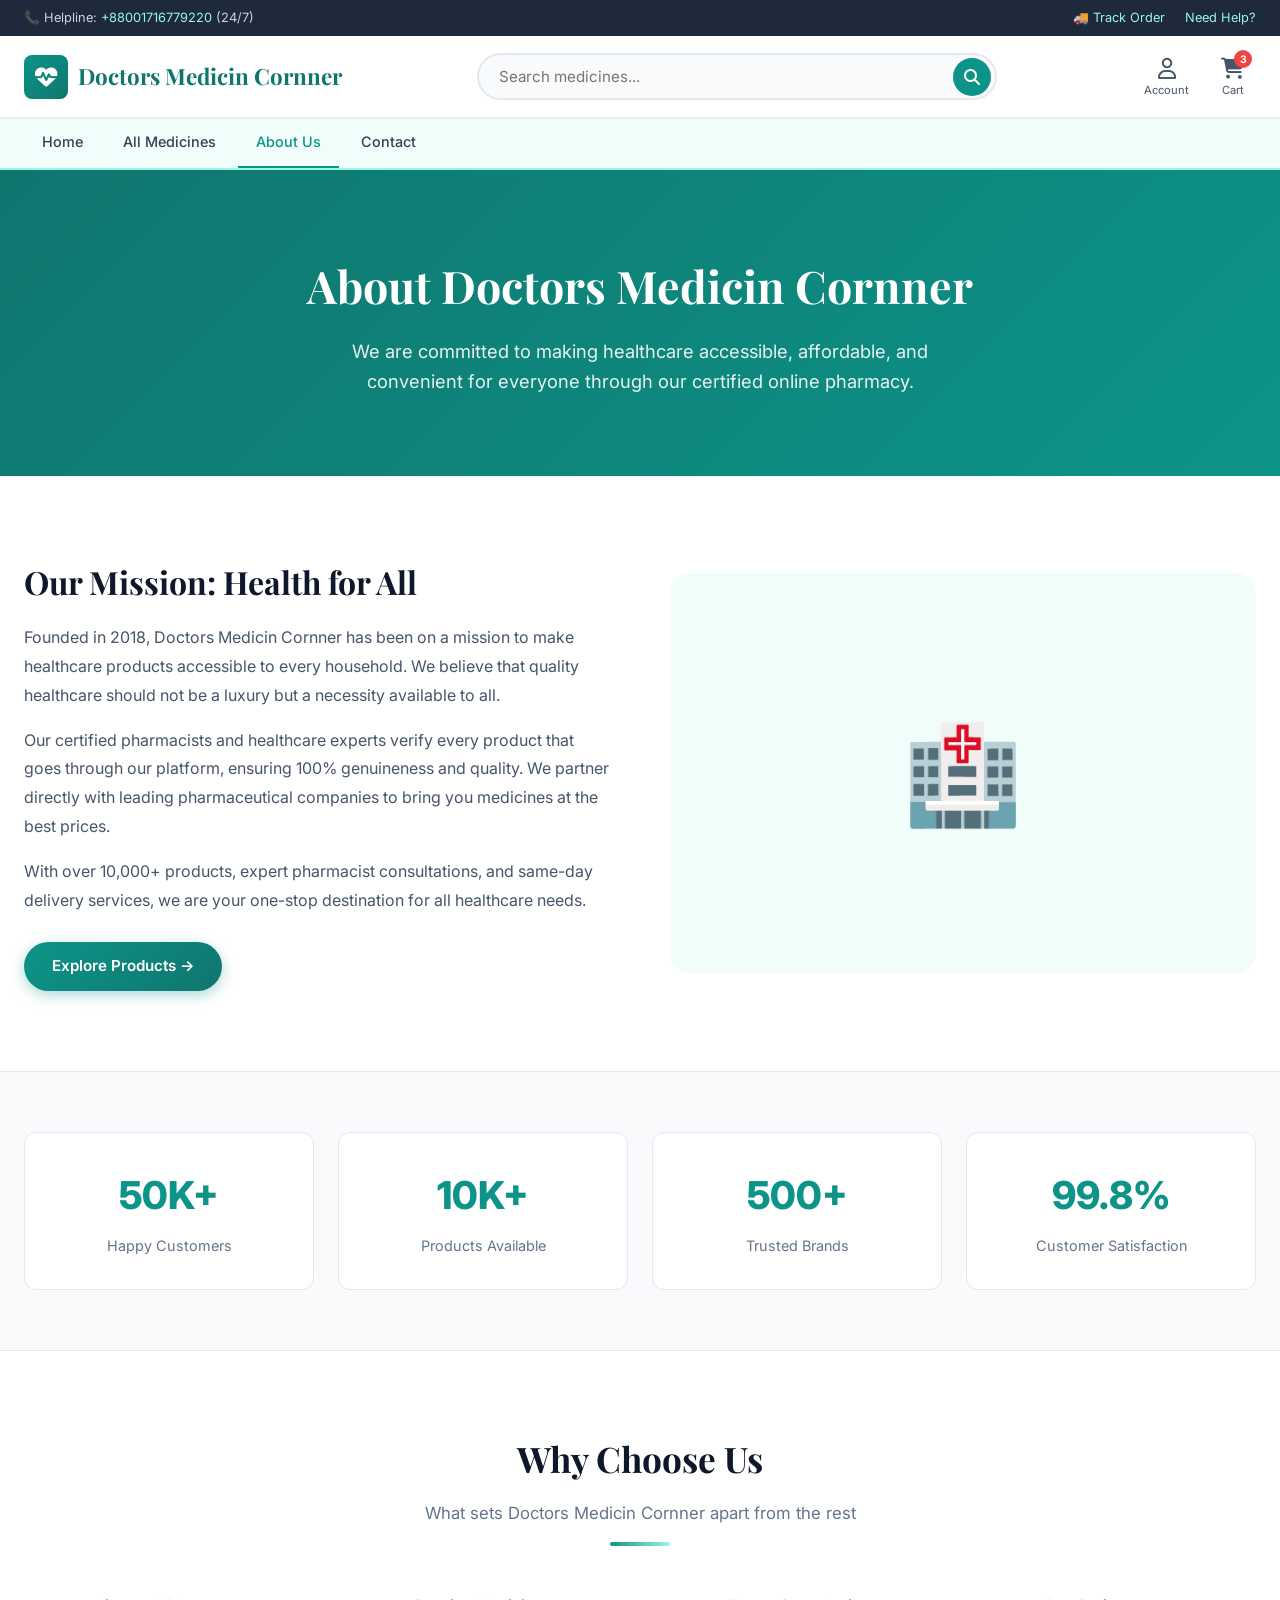
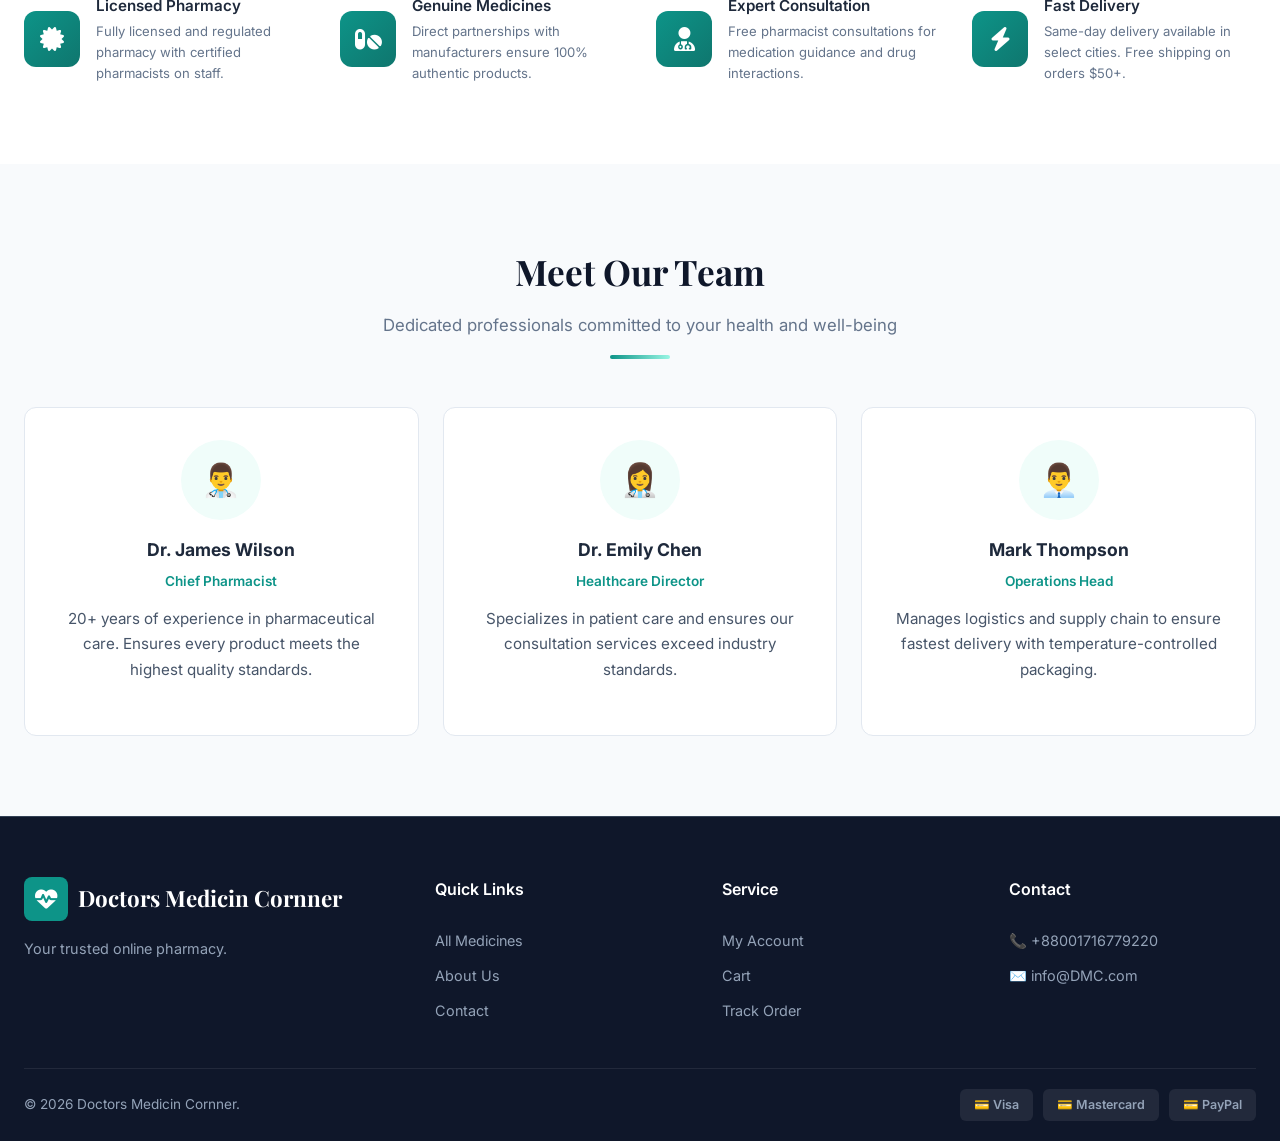
==== about.html @ 968b62c6 "Rename brand from Conner to Cornner across all pages" ====
<!DOCTYPE html>
<html lang="en">
<head>
  <meta charset="UTF-8">
  <meta name="viewport" content="width=device-width, initial-scale=1.0">
  <title>About Us - Doctors Medicin Cornner</title>
  <meta name="description" content="Learn about Doctors Medicin Cornner - your trusted online pharmacy with certified pharmacists and genuine medicines.">
  <link rel="stylesheet" href="style.css">
  <link rel="stylesheet" href="https://cdnjs.cloudflare.com/ajax/libs/font-awesome/6.5.1/css/all.min.css">
</head>
<body>
  <div class="top-bar"><div class="container"><span>📞 Helpline: <a href="tel:+88001716779220">+88001716779220</a> (24/7)</span><div style="display:flex;gap:20px;align-items:center;"><a href="#">🚚 Track Order</a><a href="contact.html">Need Help?</a></div></div></div>
  <nav class="navbar"><div class="container">
    <a href="index.html" class="logo"><div class="logo-icon"><i class="fas fa-heartbeat"></i></div>Doctors Medicin Cornner</a>
    <div class="search-bar"><input type="text" placeholder="Search medicines..." id="searchInput"><button><i class="fas fa-search"></i></button></div>
    <div class="nav-actions">
      <button class="nav-btn"><span class="icon"><i class="far fa-user"></i></span>Account</button>
      <button class="nav-btn" onclick="window.location.href='cart.html'"><span class="icon"><i class="fas fa-shopping-cart"></i></span><span class="cart-count" id="cartCount">3</span>Cart</button>
      <button class="mobile-toggle" id="mobileToggle"><i class="fas fa-bars"></i></button>
    </div>
  </div></nav>
  <div class="nav-menu" id="navMenu"><div class="container">
    <a href="index.html">Home</a><a href="shop.html">All Medicines</a><a href="about.html" class="active">About Us</a><a href="contact.html">Contact</a>
  </div></div>

  <!-- About Hero -->
  <div class="about-hero">
    <div class="container">
      <h1>About Doctors Medicin Cornner</h1>
      <p>We are committed to making healthcare accessible, affordable, and convenient for everyone through our certified online pharmacy.</p>
    </div>
  </div>

  <!-- About Content -->
  <div class="container">
    <div class="about-content">
      <div class="about-text">
        <h2>Our Mission: Health for All</h2>
        <p>Founded in 2018, Doctors Medicin Cornner has been on a mission to make healthcare products accessible to every household. We believe that quality healthcare should not be a luxury but a necessity available to all.</p>
        <p>Our certified pharmacists and healthcare experts verify every product that goes through our platform, ensuring 100% genuineness and quality. We partner directly with leading pharmaceutical companies to bring you medicines at the best prices.</p>
        <p>With over 10,000+ products, expert pharmacist consultations, and same-day delivery services, we are your one-stop destination for all healthcare needs.</p>
        <a href="shop.html" class="btn btn-primary" style="margin-top:12px;">Explore Products →</a>
      </div>
      <div class="about-visual">🏥</div>
    </div>
  </div>

  <!-- Stats -->
  <div style="background:var(--gray-50);border-top:1px solid var(--gray-200);border-bottom:1px solid var(--gray-200);">
    <div class="container">
      <div class="stats-grid">
        <div class="stat-card"><div class="number">50K+</div><p>Happy Customers</p></div>
        <div class="stat-card"><div class="number">10K+</div><p>Products Available</p></div>
        <div class="stat-card"><div class="number">500+</div><p>Trusted Brands</p></div>
        <div class="stat-card"><div class="number">99.8%</div><p>Customer Satisfaction</p></div>
      </div>
    </div>
  </div>

  <!-- Why Choose Us -->
  <section class="section">
    <div class="container">
      <div class="section-header">
        <h2>Why Choose Us</h2>
        <p>What sets Doctors Medicin Cornner apart from the rest</p>
        <div class="line"></div>
      </div>
      <div class="features-grid">
        <div class="feature-item"><div class="feature-icon"><i class="fas fa-certificate"></i></div><div><h4>Licensed Pharmacy</h4><p>Fully licensed and regulated pharmacy with certified pharmacists on staff.</p></div></div>
        <div class="feature-item"><div class="feature-icon"><i class="fas fa-pills"></i></div><div><h4>Genuine Medicines</h4><p>Direct partnerships with manufacturers ensure 100% authentic products.</p></div></div>
        <div class="feature-item"><div class="feature-icon"><i class="fas fa-user-doctor"></i></div><div><h4>Expert Consultation</h4><p>Free pharmacist consultations for medication guidance and drug interactions.</p></div></div>
        <div class="feature-item"><div class="feature-icon"><i class="fas fa-bolt"></i></div><div><h4>Fast Delivery</h4><p>Same-day delivery available in select cities. Free shipping on orders $50+.</p></div></div>
      </div>
    </div>
  </section>

  <!-- Team Section -->
  <section class="section" style="background:var(--gray-50);">
    <div class="container">
      <div class="section-header">
        <h2>Meet Our Team</h2>
        <p>Dedicated professionals committed to your health and well-being</p>
        <div class="line"></div>
      </div>
      <div class="testimonials-grid">
        <div class="testimonial-card" style="text-align:center;">
          <div class="testimonial-avatar" style="width:80px;height:80px;font-size:2rem;margin:0 auto 16px;">👨‍⚕️</div>
          <h4 style="font-size:1.1rem;color:var(--gray-800);margin-bottom:4px;">Dr. James Wilson</h4>
          <span style="color:var(--primary);font-size:0.85rem;font-weight:600;">Chief Pharmacist</span>
          <p style="margin-top:12px;font-style:normal;">20+ years of experience in pharmaceutical care. Ensures every product meets the highest quality standards.</p>
        </div>
        <div class="testimonial-card" style="text-align:center;">
          <div class="testimonial-avatar" style="width:80px;height:80px;font-size:2rem;margin:0 auto 16px;">👩‍⚕️</div>
          <h4 style="font-size:1.1rem;color:var(--gray-800);margin-bottom:4px;">Dr. Emily Chen</h4>
          <span style="color:var(--primary);font-size:0.85rem;font-weight:600;">Healthcare Director</span>
          <p style="margin-top:12px;font-style:normal;">Specializes in patient care and ensures our consultation services exceed industry standards.</p>
        </div>
        <div class="testimonial-card" style="text-align:center;">
          <div class="testimonial-avatar" style="width:80px;height:80px;font-size:2rem;margin:0 auto 16px;">👨‍💼</div>
          <h4 style="font-size:1.1rem;color:var(--gray-800);margin-bottom:4px;">Mark Thompson</h4>
          <span style="color:var(--primary);font-size:0.85rem;font-weight:600;">Operations Head</span>
          <p style="margin-top:12px;font-style:normal;">Manages logistics and supply chain to ensure fastest delivery with temperature-controlled packaging.</p>
        </div>
      </div>
    </div>
  </section>

  <footer class="footer">
    <div class="container">
      <div class="footer-main">
        <div class="footer-brand"><a href="index.html" class="logo"><div class="logo-icon"><i class="fas fa-heartbeat"></i></div>Doctors Medicin Cornner</a><p>Your trusted online pharmacy.</p></div>
        <div class="footer-col"><h4>Quick Links</h4><a href="shop.html">All Medicines</a><a href="about.html">About Us</a><a href="contact.html">Contact</a></div>
        <div class="footer-col"><h4>Service</h4><a href="#">My Account</a><a href="cart.html">Cart</a><a href="#">Track Order</a></div>
        <div class="footer-col"><h4>Contact</h4><a href="tel:+88001716779220">📞 +88001716779220</a><a href="mailto:info@DMC.com">✉️ info@DMC.com</a></div>
      </div>
      <div class="footer-bottom"><span>© 2026 Doctors Medicin Cornner.</span><div class="payment-methods"><span>💳 Visa</span><span>💳 Mastercard</span><span>💳 PayPal</span></div></div>
    </div>
  </footer>
  <script src="script.js"></script>
</body>
</html>
---- style.css ----
@import url('https://fonts.googleapis.com/css2?family=Inter:wght@300;400;500;600;700;800&family=Playfair+Display:wght@600;700&display=swap');

:root {
  --primary: #0d9488;
  --primary-dark: #0f766e;
  --primary-light: #99f6e4;
  --primary-bg: #f0fdfa;
  --secondary: #1e293b;
  --accent: #f59e0b;
  --accent-light: #fef3c7;
  --success: #22c55e;
  --danger: #ef4444;
  --white: #ffffff;
  --gray-50: #f8fafc;
  --gray-100: #f1f5f9;
  --gray-200: #e2e8f0;
  --gray-300: #cbd5e1;
  --gray-400: #94a3b8;
  --gray-500: #64748b;
  --gray-600: #475569;
  --gray-700: #334155;
  --gray-800: #1e293b;
  --gray-900: #0f172a;
  --shadow-sm: 0 1px 2px rgba(0,0,0,0.05);
  --shadow: 0 4px 6px -1px rgba(0,0,0,0.07), 0 2px 4px -2px rgba(0,0,0,0.05);
  --shadow-md: 0 10px 15px -3px rgba(0,0,0,0.08), 0 4px 6px -4px rgba(0,0,0,0.05);
  --shadow-lg: 0 20px 40px -8px rgba(0,0,0,0.12);
  --radius: 12px;
  --radius-sm: 8px;
  --radius-lg: 20px;
  --transition: all 0.3s cubic-bezier(0.4, 0, 0.2, 1);
}

*, *::before, *::after { margin: 0; padding: 0; box-sizing: border-box; }

html { scroll-behavior: smooth; }

body {
  font-family: 'Inter', sans-serif;
  color: var(--gray-800);
  background: var(--white);
  line-height: 1.6;
  overflow-x: hidden;
}

a { text-decoration: none; color: inherit; transition: var(--transition); }
ul { list-style: none; }
img { max-width: 100%; display: block; }
button { cursor: pointer; border: none; outline: none; font-family: inherit; transition: var(--transition); }
input, select, textarea { font-family: inherit; outline: none; border: none; }

.container { max-width: 1280px; margin: 0 auto; padding: 0 24px; }

/* ===== HEADER / NAVBAR ===== */
.top-bar {
  background: var(--secondary);
  color: var(--gray-300);
  font-size: 0.8rem;
  padding: 8px 0;
}
.top-bar .container {
  display: flex;
  justify-content: space-between;
  align-items: center;
  flex-wrap: wrap;
  gap: 8px;
}
.top-bar a { color: var(--primary-light); }
.top-bar a:hover { color: var(--white); }

.navbar {
  background: var(--white);
  border-bottom: 1px solid var(--gray-200);
  position: sticky;
  top: 0;
  z-index: 1000;
  box-shadow: var(--shadow-sm);
}
.navbar .container {
  display: flex;
  align-items: center;
  justify-content: space-between;
  padding-top: 12px;
  padding-bottom: 12px;
  gap: 20px;
}
.logo {
  display: flex;
  align-items: center;
  gap: 10px;
  font-family: 'Playfair Display', serif;
  font-size: 1.4rem;
  font-weight: 700;
  color: var(--primary-dark);
  white-space: nowrap;
}
.logo-icon {
  width: 44px;
  height: 44px;
  background: linear-gradient(135deg, var(--primary), var(--primary-dark));
  border-radius: var(--radius-sm);
  display: flex;
  align-items: center;
  justify-content: center;
  color: var(--white);
  font-size: 1.4rem;
}

.search-bar {
  flex: 1;
  max-width: 520px;
  position: relative;
}
.search-bar input {
  width: 100%;
  padding: 12px 48px 12px 20px;
  border: 2px solid var(--gray-200);
  border-radius: 50px;
  font-size: 0.95rem;
  background: var(--gray-50);
  transition: var(--transition);
}
.search-bar input:focus {
  border-color: var(--primary);
  background: var(--white);
  box-shadow: 0 0 0 4px rgba(13,148,136,0.1);
}
.search-bar button {
  position: absolute;
  right: 6px;
  top: 50%;
  transform: translateY(-50%);
  background: var(--primary);
  color: var(--white);
  width: 38px;
  height: 38px;
  border-radius: 50%;
  font-size: 1rem;
  display: flex;
  align-items: center;
  justify-content: center;
}
.search-bar button:hover { background: var(--primary-dark); }

.nav-actions {
  display: flex;
  align-items: center;
  gap: 8px;
}
.nav-btn {
  display: flex;
  flex-direction: column;
  align-items: center;
  gap: 2px;
  padding: 8px 12px;
  border-radius: var(--radius-sm);
  font-size: 0.7rem;
  color: var(--gray-600);
  background: transparent;
  position: relative;
}
.nav-btn:hover { background: var(--primary-bg); color: var(--primary); }
.nav-btn .icon { font-size: 1.3rem; }
.cart-count {
  position: absolute;
  top: 2px;
  right: 4px;
  background: var(--danger);
  color: var(--white);
  font-size: 0.65rem;
  font-weight: 700;
  width: 18px;
  height: 18px;
  border-radius: 50%;
  display: flex;
  align-items: center;
  justify-content: center;
}

.nav-menu {
  background: var(--primary-bg);
  border-bottom: 2px solid var(--primary-light);
}
.nav-menu .container {
  display: flex;
  align-items: center;
  gap: 4px;
  overflow-x: auto;
  padding-top: 0;
  padding-bottom: 0;
}
.nav-menu a {
  padding: 12px 18px;
  font-size: 0.9rem;
  font-weight: 500;
  color: var(--gray-700);
  white-space: nowrap;
  border-bottom: 2px solid transparent;
  transition: var(--transition);
}
.nav-menu a:hover, .nav-menu a.active {
  color: var(--primary);
  border-bottom-color: var(--primary);
}

/* ===== BUTTONS ===== */
.btn {
  display: inline-flex;
  align-items: center;
  justify-content: center;
  gap: 8px;
  padding: 12px 28px;
  border-radius: 50px;
  font-weight: 600;
  font-size: 0.95rem;
  transition: var(--transition);
}
.btn-primary {
  background: linear-gradient(135deg, var(--primary), var(--primary-dark));
  color: var(--white);
  box-shadow: 0 4px 14px rgba(13,148,136,0.35);
}
.btn-primary:hover {
  transform: translateY(-2px);
  box-shadow: 0 6px 20px rgba(13,148,136,0.45);
}
.btn-outline {
  background: transparent;
  color: var(--primary);
  border: 2px solid var(--primary);
}
.btn-outline:hover {
  background: var(--primary);
  color: var(--white);
}
.btn-white {
  background: var(--white);
  color: var(--primary);
  box-shadow: var(--shadow-md);
}
.btn-white:hover { transform: translateY(-2px); box-shadow: var(--shadow-lg); }
.btn-sm { padding: 8px 20px; font-size: 0.85rem; }
.btn-lg { padding: 16px 36px; font-size: 1.05rem; }

/* ===== HERO ===== */
.hero {
  background: linear-gradient(135deg, #0f766e 0%, #0d9488 40%, #14b8a6 100%);
  padding: 80px 0;
  position: relative;
  overflow: hidden;
  color: var(--white);
}
.hero::before {
  content: '';
  position: absolute;
  top: -50%;
  right: -20%;
  width: 600px;
  height: 600px;
  background: radial-gradient(circle, rgba(255,255,255,0.08) 0%, transparent 70%);
  border-radius: 50%;
}
.hero::after {
  content: '';
  position: absolute;
  bottom: -30%;
  left: -10%;
  width: 400px;
  height: 400px;
  background: radial-gradient(circle, rgba(255,255,255,0.05) 0%, transparent 70%);
  border-radius: 50%;
}
.hero .container {
  display: flex;
  align-items: center;
  gap: 60px;
  position: relative;
  z-index: 1;
}
.hero-content { flex: 1; }
.hero-badge {
  display: inline-flex;
  align-items: center;
  gap: 8px;
  background: rgba(255,255,255,0.15);
  backdrop-filter: blur(10px);
  padding: 8px 20px;
  border-radius: 50px;
  font-size: 0.85rem;
  font-weight: 500;
  margin-bottom: 24px;
  border: 1px solid rgba(255,255,255,0.2);
}
.hero h1 {
  font-family: 'Playfair Display', serif;
  font-size: 3.2rem;
  font-weight: 700;
  line-height: 1.15;
  margin-bottom: 20px;
}
.hero p {
  font-size: 1.15rem;
  opacity: 0.9;
  margin-bottom: 32px;
  max-width: 500px;
  line-height: 1.7;
}
.hero-buttons { display: flex; gap: 16px; flex-wrap: wrap; }
.hero-image {
  flex: 0 0 420px;
  display: flex;
  align-items: center;
  justify-content: center;
}
.hero-image img {
  width: 100%;
  border-radius: var(--radius-lg);
  box-shadow: var(--shadow-lg);
}
.hero-visual {
  width: 380px;
  height: 380px;
  background: rgba(255,255,255,0.1);
  backdrop-filter: blur(20px);
  border-radius: 50%;
  display: flex;
  align-items: center;
  justify-content: center;
  font-size: 8rem;
  border: 2px solid rgba(255,255,255,0.15);
  animation: float 6s ease-in-out infinite;
}
@keyframes float {
  0%, 100% { transform: translateY(0); }
  50% { transform: translateY(-20px); }
}

/* ===== SECTIONS ===== */
.section {
  padding: 80px 0;
}
.section-header {
  text-align: center;
  margin-bottom: 48px;
}
.section-header h2 {
  font-family: 'Playfair Display', serif;
  font-size: 2.2rem;
  color: var(--gray-900);
  margin-bottom: 12px;
}
.section-header p {
  color: var(--gray-500);
  font-size: 1.05rem;
  max-width: 600px;
  margin: 0 auto;
}
.section-header .line {
  width: 60px;
  height: 4px;
  background: linear-gradient(90deg, var(--primary), var(--primary-light));
  border-radius: 2px;
  margin: 16px auto 0;
}

/* ===== CATEGORY CARDS ===== */
.categories-grid {
  display: grid;
  grid-template-columns: repeat(auto-fit, minmax(180px, 1fr));
  gap: 20px;
}
.category-card {
  background: var(--white);
  border: 1px solid var(--gray-200);
  border-radius: var(--radius);
  padding: 32px 20px;
  text-align: center;
  transition: var(--transition);
  cursor: pointer;
}
.category-card:hover {
  transform: translateY(-6px);
  box-shadow: var(--shadow-lg);
  border-color: var(--primary-light);
}
.category-icon {
  width: 70px;
  height: 70px;
  margin: 0 auto 16px;
  background: var(--primary-bg);
  border-radius: var(--radius);
  display: flex;
  align-items: center;
  justify-content: center;
  font-size: 2rem;
  transition: var(--transition);
}
.category-card:hover .category-icon {
  background: linear-gradient(135deg, var(--primary), var(--primary-dark));
  color: var(--white);
  transform: scale(1.1);
}
.category-card h3 {
  font-size: 1rem;
  font-weight: 600;
  color: var(--gray-800);
  margin-bottom: 4px;
}
.category-card span {
  font-size: 0.82rem;
  color: var(--gray-400);
}

/* ===== PRODUCT CARDS ===== */
.products-grid {
  display: grid;
  grid-template-columns: repeat(auto-fill, minmax(260px, 1fr));
  gap: 24px;
}
.product-card {
  background: var(--white);
  border: 1px solid var(--gray-200);
  border-radius: var(--radius);
  overflow: hidden;
  transition: var(--transition);
  position: relative;
}
.product-card:hover {
  transform: translateY(-4px);
  box-shadow: var(--shadow-lg);
}
.product-badge {
  position: absolute;
  top: 12px;
  left: 12px;
  background: var(--danger);
  color: var(--white);
  padding: 4px 12px;
  border-radius: 50px;
  font-size: 0.75rem;
  font-weight: 700;
  z-index: 2;
}
.product-badge.new { background: var(--success); }
.product-badge.hot { background: var(--accent); color: var(--gray-900); }
.product-img {
  height: 220px;
  background: var(--gray-50);
  display: flex;
  align-items: center;
  justify-content: center;
  font-size: 4rem;
  color: var(--gray-300);
  position: relative;
  overflow: hidden;
}
.product-img img { width: 100%; height: 100%; object-fit: cover; }
.product-actions {
  position: absolute;
  bottom: -50px;
  left: 0;
  right: 0;
  display: flex;
  justify-content: center;
  gap: 8px;
  padding: 12px;
  background: linear-gradient(transparent, rgba(0,0,0,0.4));
  transition: var(--transition);
}
.product-card:hover .product-actions { bottom: 0; }
.product-action-btn {
  width: 40px;
  height: 40px;
  background: var(--white);
  border-radius: 50%;
  display: flex;
  align-items: center;
  justify-content: center;
  font-size: 1rem;
  color: var(--gray-700);
  box-shadow: var(--shadow);
}
.product-action-btn:hover {
  background: var(--primary);
  color: var(--white);
}
.product-info {
  padding: 20px;
}
.product-category {
  font-size: 0.78rem;
  color: var(--primary);
  font-weight: 600;
  text-transform: uppercase;
  letter-spacing: 0.5px;
  margin-bottom: 6px;
}
.product-info h3 {
  font-size: 1rem;
  font-weight: 600;
  margin-bottom: 8px;
  color: var(--gray-800);
  line-height: 1.4;
}
.product-price {
  display: flex;
  align-items: center;
  gap: 8px;
  margin-bottom: 12px;
}
.price-current {
  font-size: 1.2rem;
  font-weight: 700;
  color: var(--primary-dark);
}
.price-old {
  font-size: 0.9rem;
  color: var(--gray-400);
  text-decoration: line-through;
}
.product-rating {
  display: flex;
  align-items: center;
  gap: 4px;
  font-size: 0.85rem;
  color: var(--accent);
}
.product-rating span { color: var(--gray-400); font-size: 0.8rem; }
.add-to-cart-btn {
  width: 100%;
  padding: 10px;
  background: var(--primary-bg);
  color: var(--primary);
  border-radius: var(--radius-sm);
  font-weight: 600;
  font-size: 0.9rem;
  margin-top: 12px;
  display: flex;
  align-items: center;
  justify-content: center;
  gap: 6px;
}
.add-to-cart-btn:hover {
  background: var(--primary);
  color: var(--white);
}

/* ===== FEATURES / TRUST BAR ===== */
.features-bar {
  background: var(--gray-50);
  border-top: 1px solid var(--gray-200);
  border-bottom: 1px solid var(--gray-200);
  padding: 40px 0;
}
.features-grid {
  display: grid;
  grid-template-columns: repeat(auto-fit, minmax(220px, 1fr));
  gap: 32px;
}
.feature-item {
  display: flex;
  align-items: center;
  gap: 16px;
}
.feature-icon {
  width: 56px;
  height: 56px;
  background: linear-gradient(135deg, var(--primary), var(--primary-dark));
  border-radius: var(--radius);
  display: flex;
  align-items: center;
  justify-content: center;
  font-size: 1.5rem;
  color: var(--white);
  flex-shrink: 0;
}
.feature-item h4 {
  font-size: 0.95rem;
  font-weight: 600;
  color: var(--gray-800);
  margin-bottom: 2px;
}
.feature-item p {
  font-size: 0.82rem;
  color: var(--gray-500);
}

/* ===== BANNER / CTA ===== */
.promo-banner {
  background: linear-gradient(135deg, var(--primary-dark) 0%, var(--primary) 50%, #14b8a6 100%);
  padding: 60px 0;
  color: var(--white);
  text-align: center;
  position: relative;
  overflow: hidden;
}
.promo-banner::before {
  content: '';
  position: absolute;
  width: 300px;
  height: 300px;
  background: rgba(255,255,255,0.05);
  border-radius: 50%;
  top: -100px;
  right: -50px;
}
.promo-banner h2 {
  font-family: 'Playfair Display', serif;
  font-size: 2.4rem;
  margin-bottom: 16px;
}
.promo-banner p {
  font-size: 1.1rem;
  opacity: 0.9;
  margin-bottom: 28px;
  max-width: 500px;
  margin-left: auto;
  margin-right: auto;
}

/* ===== TESTIMONIALS ===== */
.testimonials-grid {
  display: grid;
  grid-template-columns: repeat(auto-fit, minmax(320px, 1fr));
  gap: 24px;
}
.testimonial-card {
  background: var(--white);
  border: 1px solid var(--gray-200);
  border-radius: var(--radius);
  padding: 32px;
  transition: var(--transition);
}
.testimonial-card:hover {
  box-shadow: var(--shadow-md);
  border-color: var(--primary-light);
}
.testimonial-stars {
  color: var(--accent);
  font-size: 1rem;
  margin-bottom: 16px;
}
.testimonial-card p {
  font-size: 0.95rem;
  line-height: 1.7;
  color: var(--gray-600);
  margin-bottom: 20px;
  font-style: italic;
}
.testimonial-author {
  display: flex;
  align-items: center;
  gap: 12px;
}
.testimonial-avatar {
  width: 48px;
  height: 48px;
  border-radius: 50%;
  background: var(--primary-bg);
  display: flex;
  align-items: center;
  justify-content: center;
  font-size: 1.2rem;
  color: var(--primary);
  font-weight: 700;
}
.testimonial-author h4 { font-size: 0.95rem; color: var(--gray-800); }
.testimonial-author span { font-size: 0.82rem; color: var(--gray-400); }

/* ===== NEWSLETTER ===== */
.newsletter {
  background: var(--gray-900);
  padding: 60px 0;
  color: var(--white);
  text-align: center;
}
.newsletter h2 {
  font-family: 'Playfair Display', serif;
  font-size: 2rem;
  margin-bottom: 12px;
}
.newsletter p {
  color: var(--gray-400);
  margin-bottom: 28px;
  max-width: 500px;
  margin-left: auto;
  margin-right: auto;
}
.newsletter-form {
  display: flex;
  max-width: 480px;
  margin: 0 auto;
  gap: 12px;
}
.newsletter-form input {
  flex: 1;
  padding: 14px 20px;
  border-radius: 50px;
  background: rgba(255,255,255,0.1);
  color: var(--white);
  border: 1px solid rgba(255,255,255,0.15);
  font-size: 0.95rem;
}
.newsletter-form input::placeholder { color: var(--gray-500); }
.newsletter-form input:focus {
  border-color: var(--primary);
  background: rgba(255,255,255,0.15);
}

/* ===== FOOTER ===== */
.footer {
  background: var(--gray-900);
  color: var(--gray-400);
  border-top: 1px solid var(--gray-700);
}
.footer-main {
  padding: 60px 0 40px;
  display: grid;
  grid-template-columns: 1.5fr 1fr 1fr 1fr;
  gap: 40px;
}
.footer-brand .logo { color: var(--white); margin-bottom: 16px; }
.footer-brand .logo-icon { background: var(--primary); }
.footer-brand p {
  font-size: 0.9rem;
  line-height: 1.7;
  margin-bottom: 20px;
}
.footer-social {
  display: flex;
  gap: 10px;
}
.footer-social a {
  width: 40px;
  height: 40px;
  background: rgba(255,255,255,0.08);
  border-radius: 50%;
  display: flex;
  align-items: center;
  justify-content: center;
  color: var(--gray-400);
  font-size: 1rem;
  transition: var(--transition);
}
.footer-social a:hover {
  background: var(--primary);
  color: var(--white);
}
.footer-col h4 {
  color: var(--white);
  font-size: 1rem;
  font-weight: 600;
  margin-bottom: 20px;
}
.footer-col a {
  display: block;
  padding: 6px 0;
  font-size: 0.9rem;
  color: var(--gray-400);
}
.footer-col a:hover { color: var(--primary-light); padding-left: 4px; }
.footer-bottom {
  border-top: 1px solid rgba(255,255,255,0.08);
  padding: 20px 0;
  display: flex;
  justify-content: space-between;
  align-items: center;
  font-size: 0.85rem;
  flex-wrap: wrap;
  gap: 12px;
}
.payment-methods { display: flex; gap: 10px; align-items: center; }
.payment-methods span {
  background: rgba(255,255,255,0.08);
  padding: 6px 14px;
  border-radius: 6px;
  font-size: 0.78rem;
  font-weight: 600;
}

/* ===== SHOP PAGE ===== */
.page-header {
  background: linear-gradient(135deg, var(--primary-dark), var(--primary));
  padding: 48px 0;
  color: var(--white);
}
.breadcrumb {
  display: flex;
  gap: 8px;
  font-size: 0.85rem;
  opacity: 0.8;
  margin-bottom: 8px;
}
.breadcrumb a:hover { opacity: 1; }
.page-header h1 {
  font-family: 'Playfair Display', serif;
  font-size: 2.4rem;
}
.shop-layout {
  display: grid;
  grid-template-columns: 260px 1fr;
  gap: 32px;
  padding: 40px 0;
}
.filter-sidebar {
  display: flex;
  flex-direction: column;
  gap: 24px;
}
.filter-group {
  background: var(--white);
  border: 1px solid var(--gray-200);
  border-radius: var(--radius);
  padding: 20px;
}
.filter-group h4 {
  font-size: 0.95rem;
  margin-bottom: 14px;
  color: var(--gray-800);
}
.filter-group label {
  display: flex;
  align-items: center;
  gap: 10px;
  padding: 6px 0;
  font-size: 0.9rem;
  color: var(--gray-600);
  cursor: pointer;
}
.filter-group label:hover { color: var(--primary); }
.filter-group input[type="checkbox"] {
  accent-color: var(--primary);
  width: 16px;
  height: 16px;
}
.price-inputs {
  display: flex;
  gap: 10px;
  align-items: center;
}
.price-inputs input {
  width: 100%;
  padding: 8px 12px;
  border: 1px solid var(--gray-200);
  border-radius: var(--radius-sm);
  font-size: 0.85rem;
}
.sort-bar {
  display: flex;
  justify-content: space-between;
  align-items: center;
  margin-bottom: 24px;
  flex-wrap: wrap;
  gap: 12px;
}
.sort-bar select {
  padding: 10px 16px;
  border: 1px solid var(--gray-200);
  border-radius: var(--radius-sm);
  font-size: 0.9rem;
  color: var(--gray-700);
  background: var(--white);
}

/* ===== CART ===== */
.cart-layout {
  display: grid;
  grid-template-columns: 1fr 380px;
  gap: 32px;
  padding: 40px 0;
}
.cart-table {
  width: 100%;
  border-collapse: collapse;
}
.cart-table th {
  text-align: left;
  padding: 14px 16px;
  font-size: 0.85rem;
  color: var(--gray-500);
  text-transform: uppercase;
  letter-spacing: 0.5px;
  border-bottom: 2px solid var(--gray-200);
}
.cart-table td {
  padding: 20px 16px;
  border-bottom: 1px solid var(--gray-100);
  vertical-align: middle;
}
.cart-product {
  display: flex;
  align-items: center;
  gap: 16px;
}
.cart-product-img {
  width: 80px;
  height: 80px;
  background: var(--gray-100);
  border-radius: var(--radius-sm);
  display: flex;
  align-items: center;
  justify-content: center;
  font-size: 2rem;
  flex-shrink: 0;
}
.cart-product h4 { font-size: 0.95rem; color: var(--gray-800); }
.cart-product span { font-size: 0.82rem; color: var(--gray-400); }
.qty-control {
  display: flex;
  align-items: center;
  border: 1px solid var(--gray-200);
  border-radius: var(--radius-sm);
  overflow: hidden;
}
.qty-control button {
  width: 36px;
  height: 36px;
  background: var(--gray-50);
  color: var(--gray-600);
  font-size: 1rem;
  display: flex;
  align-items: center;
  justify-content: center;
}
.qty-control button:hover { background: var(--gray-200); }
.qty-control input {
  width: 48px;
  text-align: center;
  font-weight: 600;
  font-size: 0.9rem;
  border-left: 1px solid var(--gray-200);
  border-right: 1px solid var(--gray-200);
  padding: 6px;
}
.remove-btn {
  background: transparent;
  color: var(--gray-400);
  font-size: 1.2rem;
  padding: 8px;
}
.remove-btn:hover { color: var(--danger); }

.cart-summary {
  background: var(--gray-50);
  border: 1px solid var(--gray-200);
  border-radius: var(--radius);
  padding: 28px;
  height: fit-content;
  position: sticky;
  top: 100px;
}
.cart-summary h3 {
  font-size: 1.2rem;
  margin-bottom: 20px;
  color: var(--gray-900);
}
.summary-row {
  display: flex;
  justify-content: space-between;
  padding: 10px 0;
  font-size: 0.95rem;
  color: var(--gray-600);
}
.summary-row.total {
  border-top: 2px solid var(--gray-200);
  margin-top: 12px;
  padding-top: 16px;
  font-size: 1.15rem;
  font-weight: 700;
  color: var(--gray-900);
}
.cart-summary .btn { width: 100%; margin-top: 20px; }
.coupon-input {
  display: flex;
  gap: 8px;
  margin-top: 16px;
}
.coupon-input input {
  flex: 1;
  padding: 10px 14px;
  border: 1px solid var(--gray-200);
  border-radius: var(--radius-sm);
  font-size: 0.9rem;
}

/* ===== ABOUT PAGE ===== */
.about-hero {
  background: linear-gradient(135deg, var(--primary-dark), var(--primary));
  padding: 80px 0;
  color: var(--white);
  text-align: center;
}
.about-hero h1 {
  font-family: 'Playfair Display', serif;
  font-size: 2.8rem;
  margin-bottom: 16px;
}
.about-hero p {
  font-size: 1.15rem;
  opacity: 0.9;
  max-width: 600px;
  margin: 0 auto;
}
.about-content {
  display: grid;
  grid-template-columns: 1fr 1fr;
  gap: 60px;
  align-items: center;
  padding: 80px 0;
}
.about-text h2 {
  font-family: 'Playfair Display', serif;
  font-size: 2rem;
  margin-bottom: 16px;
  color: var(--gray-900);
}
.about-text p {
  color: var(--gray-600);
  margin-bottom: 16px;
  line-height: 1.8;
}
.about-visual {
  background: var(--primary-bg);
  border-radius: var(--radius-lg);
  height: 400px;
  display: flex;
  align-items: center;
  justify-content: center;
  font-size: 6rem;
}
.stats-grid {
  display: grid;
  grid-template-columns: repeat(4, 1fr);
  gap: 24px;
  padding: 60px 0;
}
.stat-card {
  text-align: center;
  padding: 32px 20px;
  background: var(--white);
  border: 1px solid var(--gray-200);
  border-radius: var(--radius);
}
.stat-card .number {
  font-size: 2.4rem;
  font-weight: 800;
  color: var(--primary);
  margin-bottom: 8px;
}
.stat-card p {
  color: var(--gray-500);
  font-size: 0.9rem;
}

/* ===== CONTACT PAGE ===== */
.contact-grid {
  display: grid;
  grid-template-columns: 1fr 1fr;
  gap: 48px;
  padding: 60px 0;
}
.contact-form {
  display: flex;
  flex-direction: column;
  gap: 20px;
}
.form-group label {
  display: block;
  font-size: 0.9rem;
  font-weight: 600;
  color: var(--gray-700);
  margin-bottom: 8px;
}
.form-group input, .form-group textarea, .form-group select {
  width: 100%;
  padding: 14px 18px;
  border: 2px solid var(--gray-200);
  border-radius: var(--radius-sm);
  font-size: 0.95rem;
  transition: var(--transition);
  background: var(--white);
}
.form-group input:focus, .form-group textarea:focus {
  border-color: var(--primary);
  box-shadow: 0 0 0 4px rgba(13,148,136,0.1);
}
.form-group textarea { resize: vertical; min-height: 140px; }
.contact-info-cards {
  display: flex;
  flex-direction: column;
  gap: 20px;
}
.contact-card {
  display: flex;
  align-items: flex-start;
  gap: 16px;
  padding: 24px;
  background: var(--gray-50);
  border-radius: var(--radius);
  border: 1px solid var(--gray-200);
}
.contact-card .icon {
  width: 48px;
  height: 48px;
  background: var(--primary-bg);
  border-radius: var(--radius-sm);
  display: flex;
  align-items: center;
  justify-content: center;
  font-size: 1.4rem;
  color: var(--primary);
  flex-shrink: 0;
}
.contact-card h4 { font-size: 1rem; color: var(--gray-800); margin-bottom: 4px; }
.contact-card p { font-size: 0.9rem; color: var(--gray-500); }

/* ===== MOBILE MENU ===== */
.mobile-toggle {
  display: none;
  background: transparent;
  font-size: 1.5rem;
  color: var(--gray-700);
  padding: 8px;
}

/* ===== ANIMATIONS ===== */
@keyframes fadeInUp {
  from { opacity: 0; transform: translateY(30px); }
  to { opacity: 1; transform: translateY(0); }
}
.animate-in {
  animation: fadeInUp 0.6s ease forwards;
}

/* =============================================================
   RESPONSIVE DESIGN — Desktop / Tablet / Mobile
   ============================================================= */

/* ---------- Large Desktop (default, > 1024px) ---------- */
/* All base styles above already handle this. */

/* ---------- Small Desktop / Large Tablet (≤ 1024px) ---------- */
@media (max-width: 1024px) {
  .container { max-width: 960px; }

  /* Hero */
  .hero h1 { font-size: 2.4rem; }
  .hero-image { flex: 0 0 320px; }
  .hero-visual { width: 300px; height: 300px; font-size: 6rem; }

  /* Navbar */
  .logo { font-size: 1.2rem; }
  .logo-icon { width: 38px; height: 38px; font-size: 1.2rem; }
  .search-bar { max-width: 380px; }
  .nav-btn { padding: 6px 10px; font-size: 0.65rem; }
  .nav-btn .icon { font-size: 1.1rem; }

  /* Grids */
  .footer-main { grid-template-columns: 1fr 1fr; gap: 32px; }
  .shop-layout { grid-template-columns: 220px 1fr; gap: 24px; }
  .cart-layout { grid-template-columns: 1fr; }
  .products-grid { grid-template-columns: repeat(auto-fill, minmax(220px, 1fr)); gap: 20px; }

  /* About */
  .about-content { gap: 40px; }
  .about-hero h1 { font-size: 2.4rem; }
  .stats-grid { grid-template-columns: repeat(2, 1fr); }

  /* Contact */
  .contact-grid { gap: 36px; }

  /* Features bar */
  .features-grid { grid-template-columns: repeat(2, 1fr); gap: 24px; }

  /* Sections */
  .section { padding: 64px 0; }
  .promo-banner h2 { font-size: 2rem; }
}

/* ---------- Tablet (≤ 768px) ---------- */
@media (max-width: 768px) {
  .container { padding: 0 20px; }

  /* Top Bar */
  .top-bar { font-size: 0.75rem; padding: 6px 0; }
  .top-bar .container {
    flex-direction: column;
    justify-content: center;
    text-align: center;
    gap: 4px;
  }

  /* Navbar */
  .navbar .container { padding-top: 10px; padding-bottom: 10px; gap: 12px; }
  .logo { font-size: 1.1rem; }
  .logo-icon { width: 36px; height: 36px; font-size: 1.1rem; }
  .search-bar { display: none; }
  .mobile-toggle { display: block; }
  .nav-btn { padding: 6px 8px; }

  /* Nav menu — mobile dropdown */
  .nav-menu { display: none; }
  .nav-menu.active { display: block; }
  .nav-menu .container {
    flex-direction: column;
    padding: 12px 20px;
    gap: 0;
  }
  .nav-menu a {
    padding: 12px 16px;
    border-bottom: 1px solid var(--gray-200);
    border-bottom-width: 1px;
    width: 100%;
    text-align: left;
  }
  .nav-menu a:last-child { border-bottom: none; }

  /* Hero */
  .hero { padding: 56px 0; }
  .hero .container {
    flex-direction: column;
    text-align: center;
    gap: 40px;
  }
  .hero h1 { font-size: 2rem; }
  .hero p { margin: 0 auto 32px; }
  .hero-buttons { justify-content: center; }
  .hero-image { flex: none; }
  .hero-visual { width: 240px; height: 240px; font-size: 5rem; }
  .hero-badge { font-size: 0.78rem; padding: 6px 16px; }

  /* Sections */
  .section { padding: 52px 0; }
  .section-header { margin-bottom: 36px; }
  .section-header h2 { font-size: 1.8rem; }
  .section-header p { font-size: 0.95rem; }

  /* Features bar */
  .features-bar { padding: 32px 0; }
  .features-grid { grid-template-columns: 1fr 1fr; gap: 20px; }

  /* Categories */
  .categories-grid { grid-template-columns: repeat(auto-fit, minmax(140px, 1fr)); gap: 16px; }
  .category-card { padding: 24px 16px; }
  .category-icon { width: 56px; height: 56px; font-size: 1.6rem; }
  .category-card h3 { font-size: 0.9rem; }

  /* Products */
  .products-grid { grid-template-columns: repeat(auto-fill, minmax(200px, 1fr)); gap: 16px; }
  .product-img { height: 180px; font-size: 3rem; }
  .product-info { padding: 16px; }
  .product-info h3 { font-size: 0.9rem; }

  /* Shop page */
  .shop-layout { grid-template-columns: 1fr; }
  .filter-sidebar { display: none; }
  .sort-bar { flex-direction: column; align-items: stretch; gap: 8px; }

  /* Cart page */
  .cart-layout {
    grid-template-columns: 1fr;
    gap: 24px;
    padding: 32px 0;
  }
  .cart-table th { padding: 10px 12px; font-size: 0.78rem; }
  .cart-table td { padding: 14px 12px; }
  .cart-product-img { width: 60px; height: 60px; font-size: 1.6rem; }
  .cart-product h4 { font-size: 0.88rem; }
  .cart-summary { position: static; }

  /* Promo banner */
  .promo-banner { padding: 48px 0; }
  .promo-banner h2 { font-size: 1.8rem; }
  .promo-banner p { font-size: 1rem; }

  /* Testimonials */
  .testimonials-grid { grid-template-columns: 1fr; gap: 16px; }
  .testimonial-card { padding: 24px; }

  /* Newsletter */
  .newsletter { padding: 48px 0; }
  .newsletter h2 { font-size: 1.7rem; }
  .newsletter-form { flex-direction: column; }
  .newsletter-form input { width: 100%; }

  /* Footer */
  .footer-main {
    grid-template-columns: 1fr;
    gap: 28px;
    padding: 40px 0 32px;
  }
  .footer-brand { text-align: center; }
  .footer-brand .logo { justify-content: center; }
  .footer-social { justify-content: center; }
  .footer-col { text-align: center; }
  .footer-col a { display: inline-block; padding: 4px 8px; }
  .footer-bottom {
    flex-direction: column;
    text-align: center;
    gap: 8px;
    padding: 16px 0;
  }
  .payment-methods { justify-content: center; flex-wrap: wrap; }

  /* About page */
  .about-hero { padding: 56px 0; }
  .about-hero h1 { font-size: 2rem; }
  .about-hero p { font-size: 1rem; }
  .about-content {
    grid-template-columns: 1fr;
    padding: 52px 0;
    gap: 32px;
  }
  .about-visual { height: 280px; font-size: 4.5rem; }
  .stats-grid { grid-template-columns: repeat(2, 1fr); gap: 16px; padding: 40px 0; }
  .stat-card { padding: 24px 16px; }
  .stat-card .number { font-size: 2rem; }

  /* Contact page */
  .contact-grid {
    grid-template-columns: 1fr;
    gap: 36px;
    padding: 40px 0;
  }
  .contact-card { padding: 20px; }

  /* Page header */
  .page-header { padding: 36px 0; }
  .page-header h1 { font-size: 2rem; }

  /* Buttons */
  .btn-lg { padding: 14px 28px; font-size: 0.95rem; }
}

/* ---------- Small Tablet / Large Phone (≤ 600px) ---------- */
@media (max-width: 600px) {
  /* Navbar */
  .navbar .container { gap: 8px; }
  .logo { font-size: 1rem; gap: 8px; }
  .logo-icon { width: 34px; height: 34px; font-size: 1rem; }
  .nav-btn { padding: 4px 6px; font-size: 0.6rem; }
  .nav-btn .icon { font-size: 1rem; }
  .cart-count { width: 16px; height: 16px; font-size: 0.6rem; top: 0; right: 0; }

  /* Hero */
  .hero { padding: 44px 0; }
  .hero h1 { font-size: 1.7rem; }
  .hero p { font-size: 1rem; }
  .hero-visual { width: 200px; height: 200px; font-size: 4rem; }
  .hero-buttons { flex-direction: column; align-items: center; }
  .hero-buttons .btn { width: 100%; max-width: 280px; }

  /* Categories */
  .categories-grid { grid-template-columns: repeat(2, 1fr); gap: 12px; }
  .category-card { padding: 20px 12px; }
  .category-icon { width: 50px; height: 50px; font-size: 1.4rem; margin-bottom: 10px; }
  .category-card h3 { font-size: 0.82rem; }
  .category-card span { font-size: 0.72rem; }

  /* Products */
  .products-grid { grid-template-columns: repeat(2, 1fr); gap: 12px; }
  .product-img { height: 150px; font-size: 2.5rem; }
  .product-info { padding: 12px; }
  .product-info h3 { font-size: 0.82rem; line-height: 1.3; }
  .product-category { font-size: 0.7rem; margin-bottom: 4px; }
  .price-current { font-size: 1rem; }
  .price-old { font-size: 0.78rem; }
  .product-rating { font-size: 0.78rem; }
  .product-rating span { font-size: 0.7rem; }
  .add-to-cart-btn { font-size: 0.8rem; padding: 8px; margin-top: 8px; }
  .product-badge { padding: 3px 10px; font-size: 0.68rem; top: 8px; left: 8px; }

  /* Features bar */
  .features-grid { grid-template-columns: 1fr; gap: 16px; }
  .feature-icon { width: 48px; height: 48px; font-size: 1.2rem; }
  .feature-item h4 { font-size: 0.88rem; }
  .feature-item p { font-size: 0.78rem; }

  /* Cart — stack table on mobile */
  .cart-table thead { display: none; }
  .cart-table, .cart-table tbody, .cart-table tr, .cart-table td {
    display: block;
    width: 100%;
  }
  .cart-table tr {
    padding: 16px 0;
    border-bottom: 1px solid var(--gray-200);
    display: flex;
    flex-wrap: wrap;
    align-items: center;
    gap: 12px;
  }
  .cart-table td { padding: 4px 0; border-bottom: none; }
  .cart-table td:first-child { width: 100%; }
  .cart-product { gap: 12px; }
  .cart-product-img { width: 56px; height: 56px; font-size: 1.4rem; }
  .cart-summary { padding: 20px; }

  /* About */
  .about-hero { padding: 44px 0; }
  .about-hero h1 { font-size: 1.7rem; }
  .about-content { padding: 40px 0; gap: 24px; }
  .about-text h2 { font-size: 1.6rem; }
  .about-visual { height: 220px; font-size: 3.5rem; }
  .stats-grid { grid-template-columns: repeat(2, 1fr); gap: 12px; }
  .stat-card .number { font-size: 1.8rem; }

  /* Contact */
  .contact-grid { padding: 32px 0; gap: 28px; }
  .contact-form { gap: 16px; }
  .form-group input, .form-group textarea { padding: 12px 14px; font-size: 0.9rem; }

  /* Testimonials */
  .testimonial-card { padding: 20px; }
  .testimonial-card p { font-size: 0.88rem; }

  /* Promo banner */
  .promo-banner h2 { font-size: 1.5rem; }
  .promo-banner p { font-size: 0.9rem; }

  /* Page header */
  .page-header { padding: 28px 0; }
  .page-header h1 { font-size: 1.6rem; }
  .breadcrumb { font-size: 0.78rem; }
}

/* ---------- Mobile Phone (≤ 480px) ---------- */
@media (max-width: 480px) {
  .container { padding: 0 14px; }

  /* Top bar */
  .top-bar { font-size: 0.7rem; padding: 5px 0; }
  .top-bar a { font-size: 0.7rem; }

  /* Navbar */
  .navbar .container { padding-top: 8px; padding-bottom: 8px; }
  .logo { font-size: 0.92rem; gap: 6px; }
  .logo-icon { width: 30px; height: 30px; font-size: 0.9rem; border-radius: 6px; }

  /* Hero */
  .hero { padding: 36px 0; }
  .hero h1 { font-size: 1.45rem; line-height: 1.2; }
  .hero p { font-size: 0.9rem; line-height: 1.6; margin-bottom: 24px; }
  .hero-badge { font-size: 0.72rem; padding: 5px 14px; margin-bottom: 16px; }
  .hero-visual { width: 180px; height: 180px; font-size: 3.5rem; }

  /* Sections */
  .section { padding: 40px 0; }
  .section-header { margin-bottom: 28px; }
  .section-header h2 { font-size: 1.5rem; }
  .section-header p { font-size: 0.88rem; }
  .section-header .line { width: 40px; height: 3px; margin-top: 12px; }

  /* Categories */
  .categories-grid { grid-template-columns: repeat(2, 1fr); gap: 10px; }
  .category-card { padding: 16px 10px; border-radius: var(--radius-sm); }
  .category-icon { width: 44px; height: 44px; font-size: 1.2rem; margin-bottom: 8px; }
  .category-card h3 { font-size: 0.78rem; }
  .category-card span { font-size: 0.68rem; }

  /* Products — single column on tiny screens */
  .products-grid { grid-template-columns: 1fr 1fr; gap: 10px; }
  .product-img { height: 130px; font-size: 2.2rem; }
  .product-info { padding: 10px; }
  .product-info h3 { font-size: 0.78rem; margin-bottom: 4px; }
  .product-category { font-size: 0.65rem; letter-spacing: 0.3px; }
  .price-current { font-size: 0.92rem; }
  .price-old { font-size: 0.72rem; }
  .product-price { gap: 6px; margin-bottom: 6px; }
  .product-rating { font-size: 0.72rem; }
  .add-to-cart-btn { font-size: 0.75rem; padding: 7px; gap: 4px; margin-top: 6px; border-radius: 6px; }
  .add-to-cart-btn i { font-size: 0.7rem; }
  .product-badge { padding: 2px 8px; font-size: 0.62rem; top: 6px; left: 6px; }

  /* Features bar */
  .features-bar { padding: 24px 0; }
  .feature-item { gap: 12px; }
  .feature-icon { width: 42px; height: 42px; font-size: 1rem; border-radius: var(--radius-sm); }
  .feature-item h4 { font-size: 0.82rem; }
  .feature-item p { font-size: 0.72rem; }

  /* Promo banner */
  .promo-banner { padding: 36px 0; }
  .promo-banner h2 { font-size: 1.3rem; }
  .promo-banner p { font-size: 0.85rem; margin-bottom: 20px; }

  /* Testimonials */
  .testimonials-grid { gap: 12px; }
  .testimonial-card { padding: 16px; }
  .testimonial-stars { font-size: 0.85rem; margin-bottom: 10px; }
  .testimonial-card p { font-size: 0.82rem; line-height: 1.6; margin-bottom: 14px; }
  .testimonial-avatar { width: 40px; height: 40px; font-size: 1rem; }
  .testimonial-author h4 { font-size: 0.85rem; }
  .testimonial-author span { font-size: 0.75rem; }

  /* Newsletter */
  .newsletter { padding: 36px 0; }
  .newsletter h2 { font-size: 1.4rem; margin-bottom: 8px; }
  .newsletter p { font-size: 0.85rem; margin-bottom: 20px; }
  .newsletter-form { gap: 10px; }
  .newsletter-form input { padding: 12px 16px; font-size: 0.88rem; }
  .newsletter-form .btn { padding: 12px 20px; font-size: 0.88rem; }

  /* Footer */
  .footer-main { padding: 32px 0 24px; gap: 24px; }
  .footer-brand .logo { font-size: 1rem; }
  .footer-brand p { font-size: 0.82rem; }
  .footer-col h4 { font-size: 0.9rem; margin-bottom: 12px; }
  .footer-col a { font-size: 0.82rem; padding: 3px 6px; }
  .footer-social a { width: 36px; height: 36px; font-size: 0.9rem; }
  .footer-bottom { font-size: 0.78rem; padding: 14px 0; }
  .payment-methods span { padding: 4px 10px; font-size: 0.7rem; }

  /* Cart */
  .cart-layout { padding: 24px 0; gap: 20px; }
  .cart-product h4 { font-size: 0.82rem; }
  .cart-product span { font-size: 0.72rem; }
  .cart-summary h3 { font-size: 1.05rem; }
  .summary-row { font-size: 0.88rem; }
  .summary-row.total { font-size: 1.05rem; }
  .coupon-input { flex-direction: column; }
  .coupon-input input { width: 100%; }
  .qty-control button { width: 32px; height: 32px; font-size: 0.88rem; }
  .qty-control input { width: 40px; font-size: 0.82rem; }

  /* About */
  .about-hero { padding: 36px 0; }
  .about-hero h1 { font-size: 1.5rem; }
  .about-hero p { font-size: 0.9rem; }
  .about-content { padding: 32px 0; }
  .about-text h2 { font-size: 1.4rem; }
  .about-text p { font-size: 0.88rem; line-height: 1.7; }
  .about-visual { height: 180px; font-size: 3rem; border-radius: var(--radius); }
  .stats-grid { grid-template-columns: 1fr 1fr; gap: 10px; padding: 32px 0; }
  .stat-card { padding: 20px 12px; }
  .stat-card .number { font-size: 1.6rem; }
  .stat-card p { font-size: 0.78rem; }

  /* Contact */
  .contact-grid { padding: 24px 0; gap: 24px; }
  .contact-card { padding: 16px; gap: 12px; }
  .contact-card .icon { width: 40px; height: 40px; font-size: 1.1rem; }
  .contact-card h4 { font-size: 0.9rem; }
  .contact-card p { font-size: 0.82rem; }
  .form-group label { font-size: 0.82rem; margin-bottom: 6px; }
  .form-group input, .form-group textarea { padding: 11px 12px; font-size: 0.85rem; }
  .form-group textarea { min-height: 110px; }

  /* Page header */
  .page-header { padding: 24px 0; }
  .page-header h1 { font-size: 1.4rem; }
  .breadcrumb { font-size: 0.72rem; }

  /* Buttons */
  .btn { padding: 10px 20px; font-size: 0.88rem; }
  .btn-lg { padding: 12px 24px; font-size: 0.92rem; }
  .btn-sm { padding: 7px 16px; font-size: 0.78rem; }

  /* Contact form double column to single */
  .contact-form div[style*="grid-template-columns: 1fr 1fr"] {
    display: flex !important;
    flex-direction: column !important;
    gap: 16px !important;
  }
}

/* ---------- Extra small (≤ 360px) ---------- */
@media (max-width: 360px) {
  .container { padding: 0 12px; }
  .hero h1 { font-size: 1.3rem; }
  .hero p { font-size: 0.85rem; }
  .hero-visual { width: 150px; height: 150px; font-size: 3rem; }
  .section-header h2 { font-size: 1.3rem; }
  .products-grid { grid-template-columns: 1fr; gap: 12px; }
  .product-img { height: 180px; font-size: 3rem; }
  .product-info { padding: 14px; }
  .product-info h3 { font-size: 0.88rem; }
  .categories-grid { grid-template-columns: repeat(2, 1fr); }
  .logo { font-size: 0.82rem; }
  .logo-icon { width: 28px; height: 28px; font-size: 0.8rem; }
  .footer-brand .logo { font-size: 0.92rem; }
}
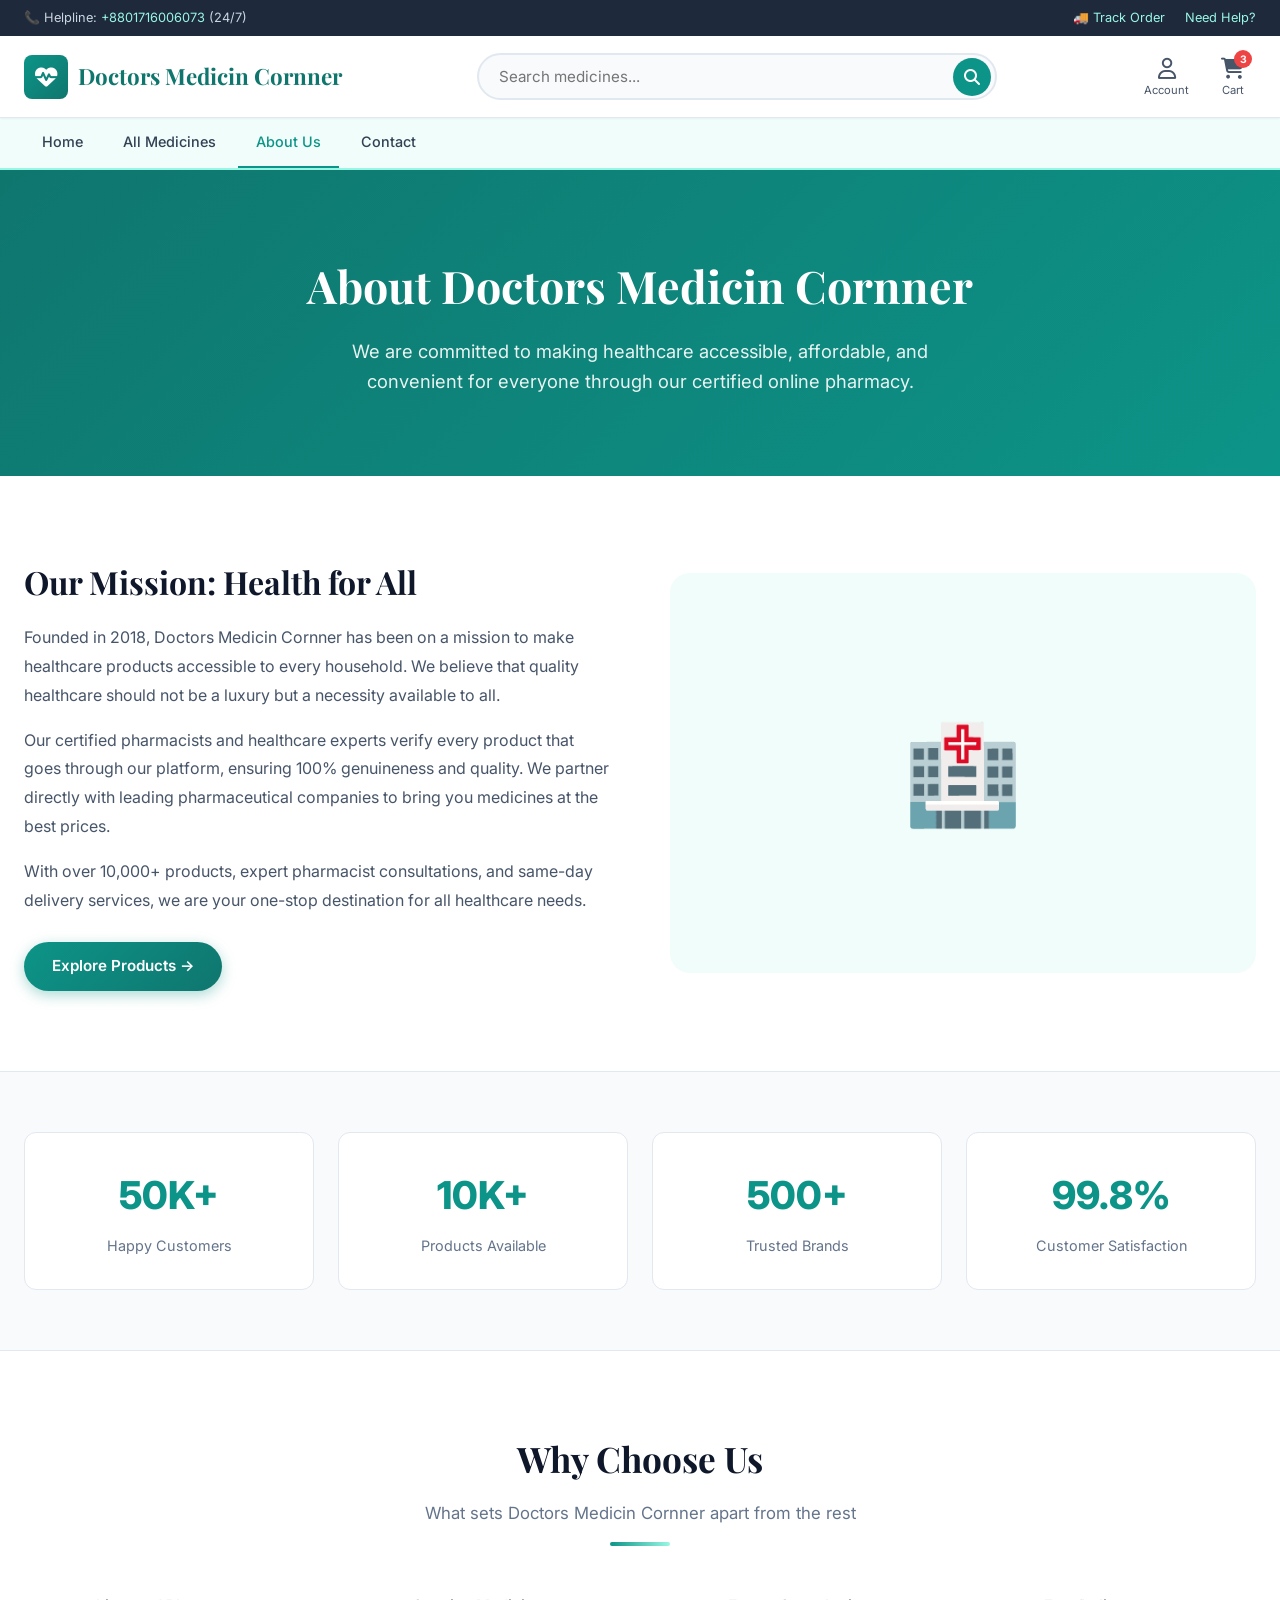
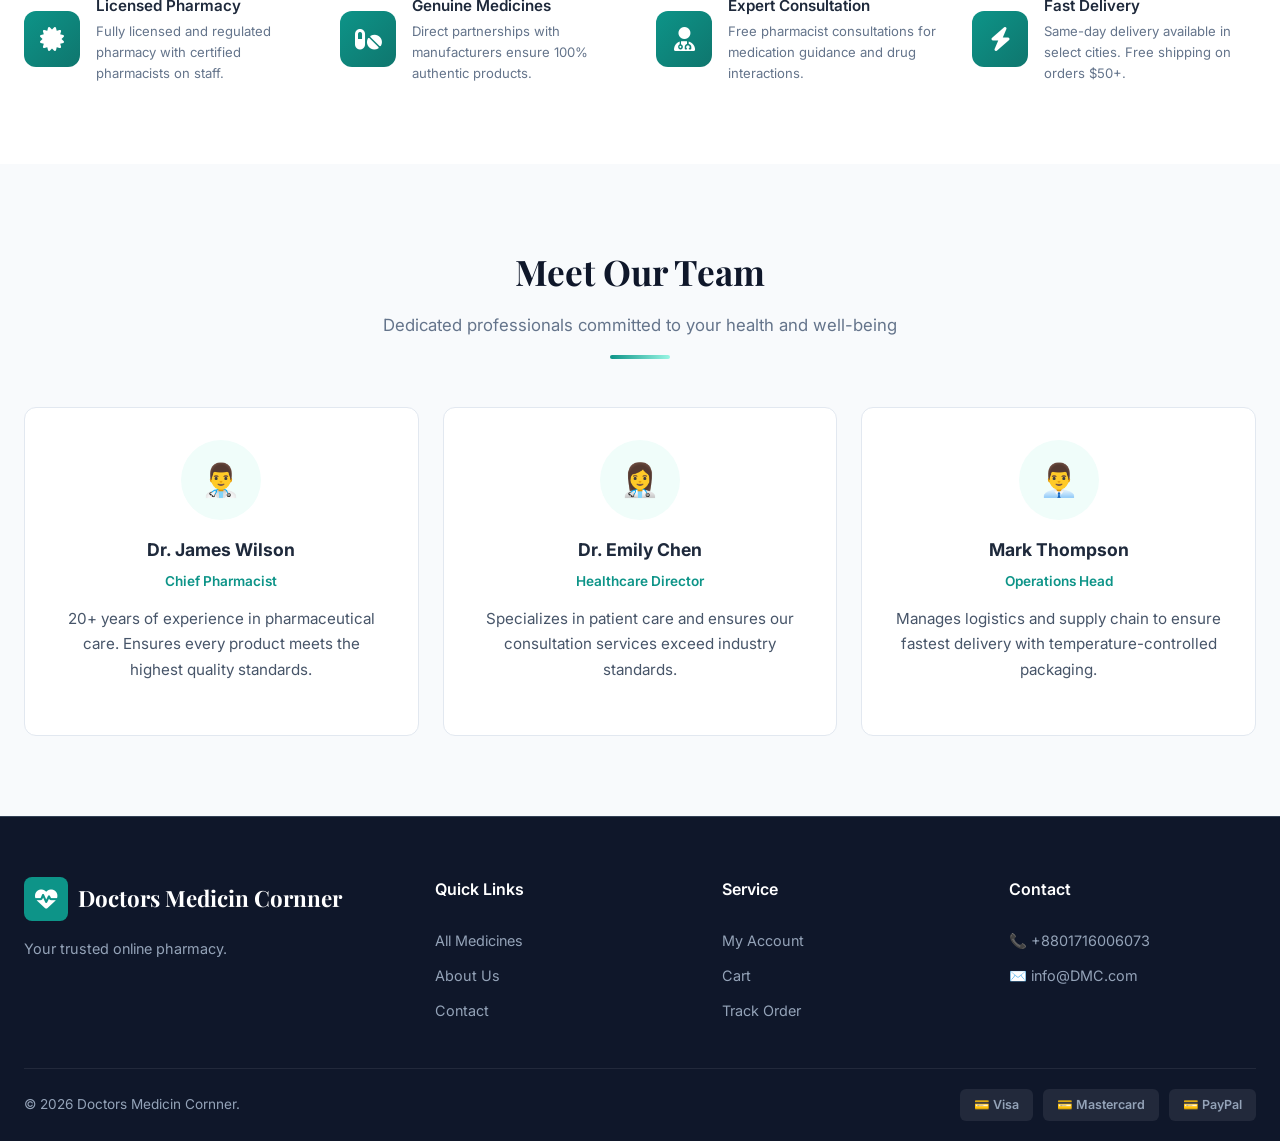
==== commit 889c9dd0: "Updated phone number to +8801716006073" ====
--- a/about.html
+++ b/about.html
@@ -9,7 +9,7 @@
   <link rel="stylesheet" href="https://cdnjs.cloudflare.com/ajax/libs/font-awesome/6.5.1/css/all.min.css">
 </head>
 <body>
-  <div class="top-bar"><div class="container"><span>📞 Helpline: <a href="tel:+88001716779220">+88001716779220</a> (24/7)</span><div style="display:flex;gap:20px;align-items:center;"><a href="#">🚚 Track Order</a><a href="contact.html">Need Help?</a></div></div></div>
+  <div class="top-bar"><div class="container"><span>📞 Helpline: <a href="tel:+8801716006073">+8801716006073</a> (24/7)</span><div style="display:flex;gap:20px;align-items:center;"><a href="#">🚚 Track Order</a><a href="contact.html">Need Help?</a></div></div></div>
   <nav class="navbar"><div class="container">
     <a href="index.html" class="logo"><div class="logo-icon"><i class="fas fa-heartbeat"></i></div>Doctors Medicin Cornner</a>
     <div class="search-bar"><input type="text" placeholder="Search medicines..." id="searchInput"><button><i class="fas fa-search"></i></button></div>
@@ -111,7 +111,7 @@
         <div class="footer-brand"><a href="index.html" class="logo"><div class="logo-icon"><i class="fas fa-heartbeat"></i></div>Doctors Medicin Cornner</a><p>Your trusted online pharmacy.</p></div>
         <div class="footer-col"><h4>Quick Links</h4><a href="shop.html">All Medicines</a><a href="about.html">About Us</a><a href="contact.html">Contact</a></div>
         <div class="footer-col"><h4>Service</h4><a href="#">My Account</a><a href="cart.html">Cart</a><a href="#">Track Order</a></div>
-        <div class="footer-col"><h4>Contact</h4><a href="tel:+88001716779220">📞 +88001716779220</a><a href="mailto:info@DMC.com">✉️ info@DMC.com</a></div>
+        <div class="footer-col"><h4>Contact</h4><a href="tel:+8801716006073">📞 +8801716006073</a><a href="mailto:info@DMC.com">✉️ info@DMC.com</a></div>
       </div>
       <div class="footer-bottom"><span>© 2026 Doctors Medicin Cornner.</span><div class="payment-methods"><span>💳 Visa</span><span>💳 Mastercard</span><span>💳 PayPal</span></div></div>
     </div>
--- a/style.css
+++ b/style.css
@@ -454,7 +454,12 @@
   position: relative;
   overflow: hidden;
 }
-.product-img img { width: 100%; height: 100%; object-fit: cover; }
+.product-img img, 
+.product-img video { 
+  width: 100%; 
+  height: 100%; 
+  object-fit: cover; 
+}
 .product-actions {
   position: absolute;
   bottom: -50px;
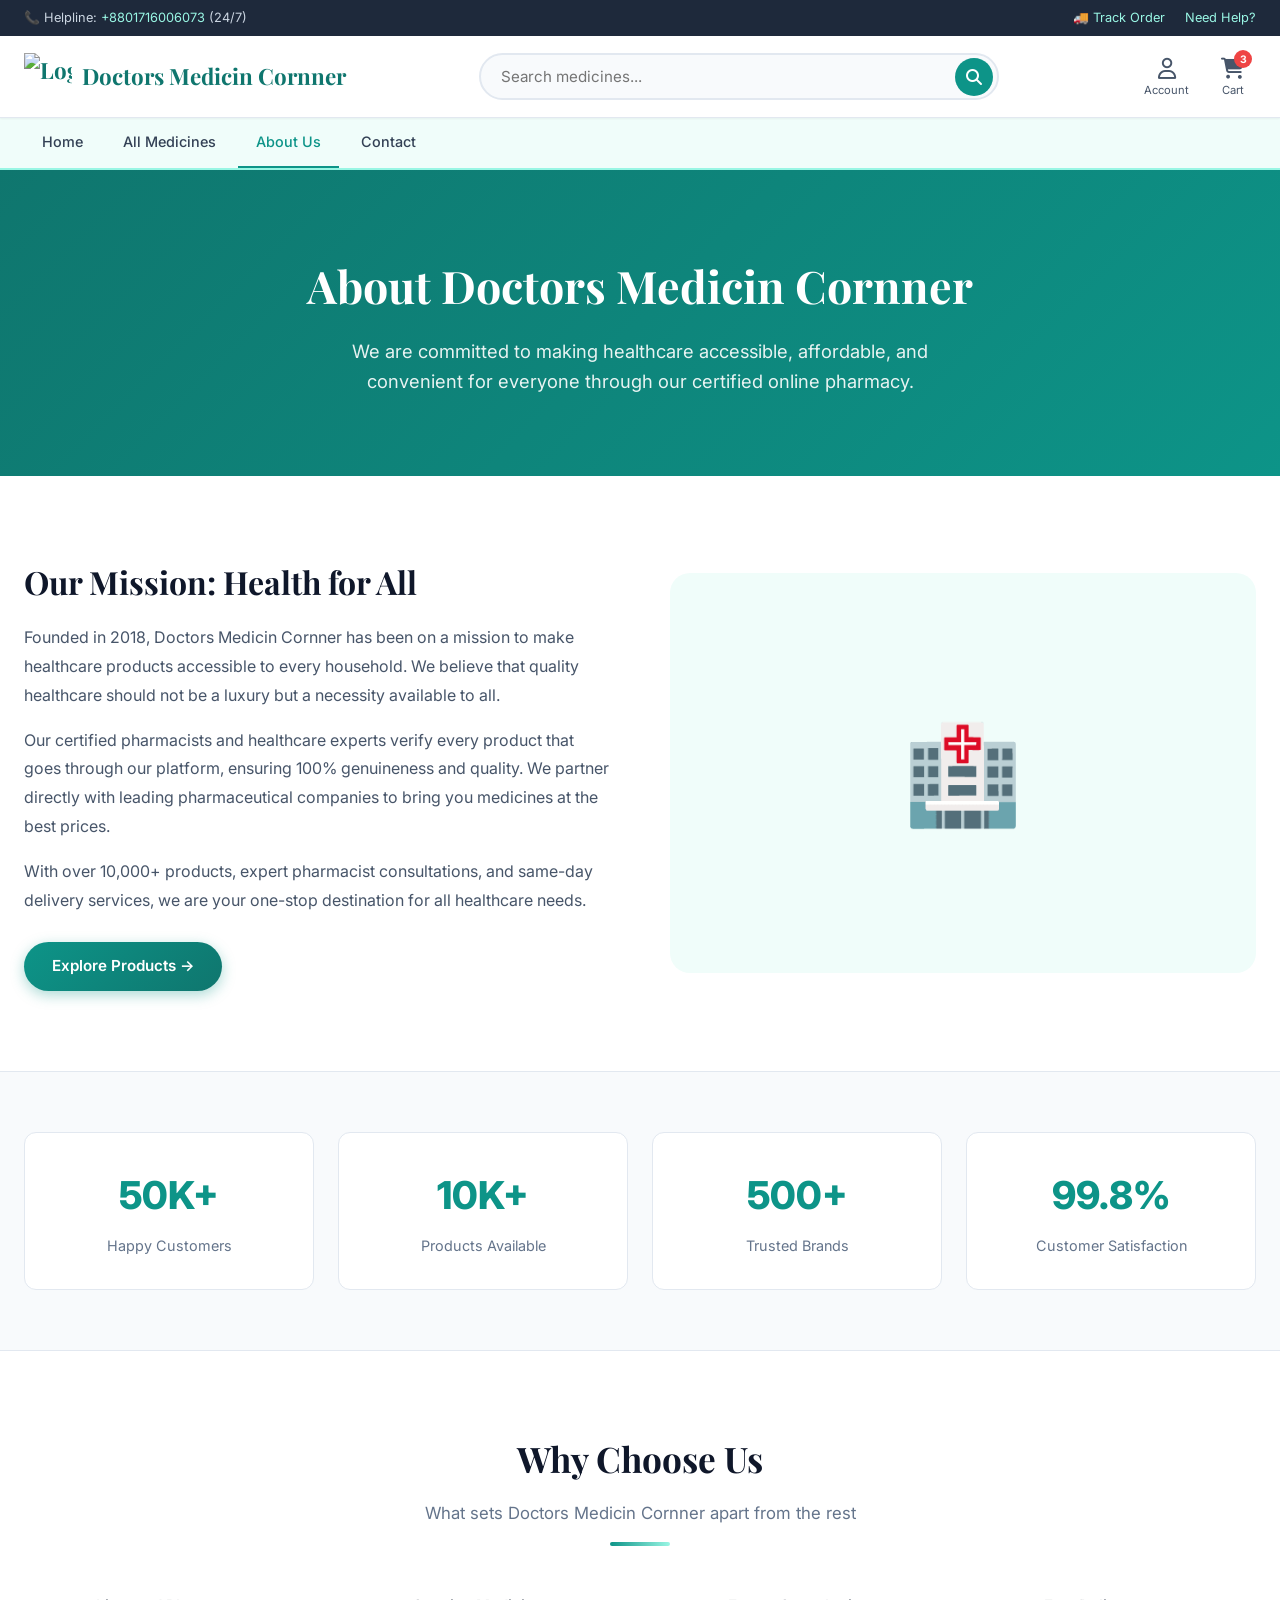
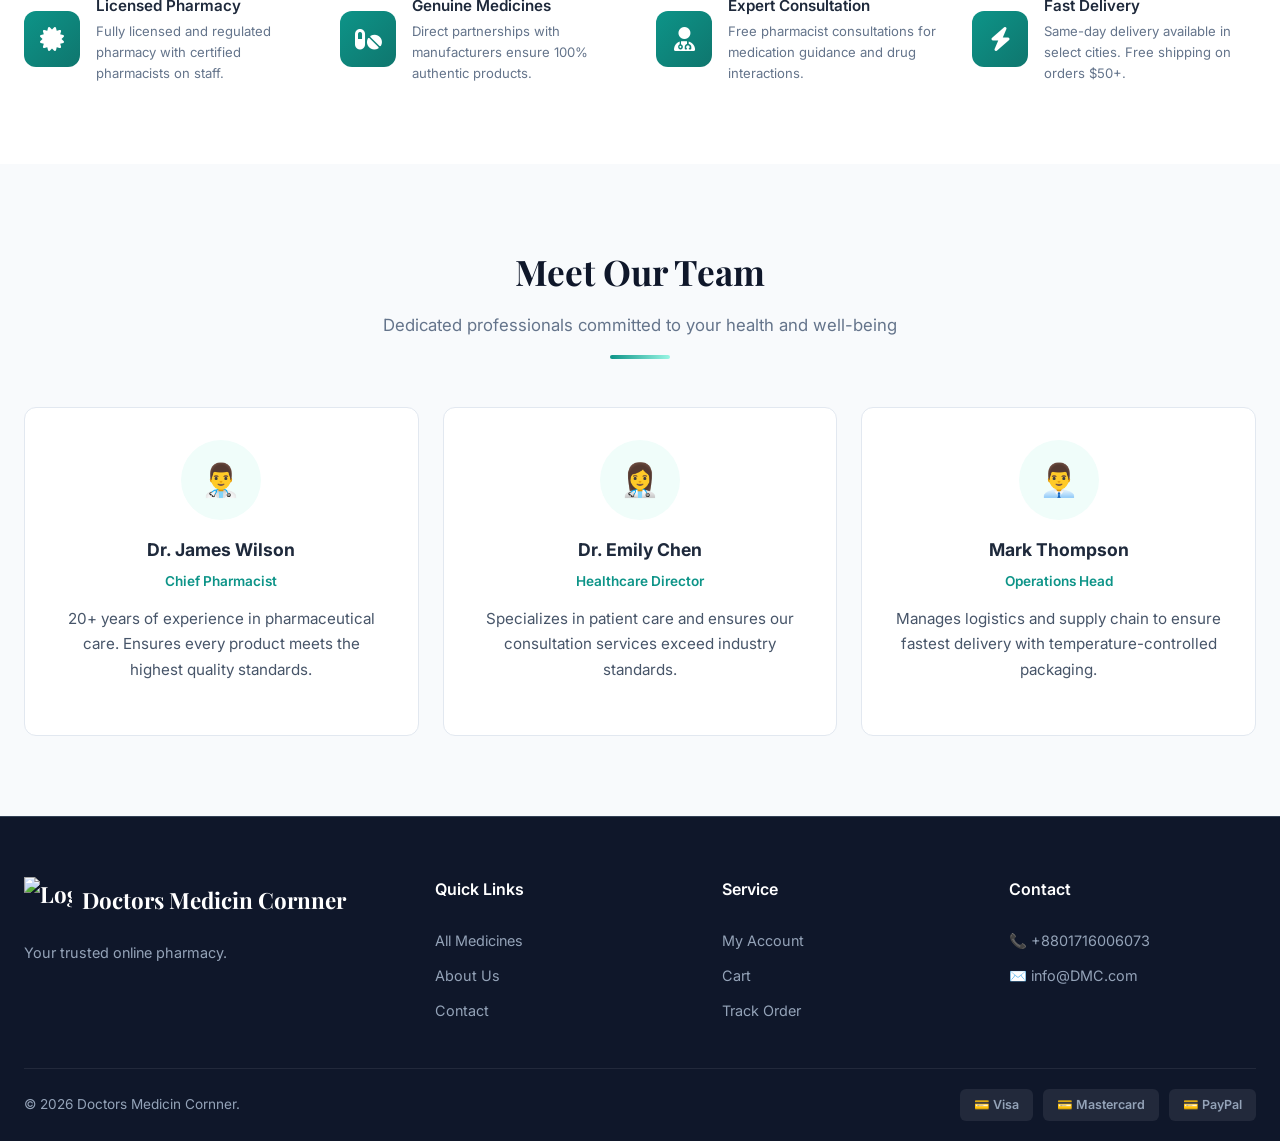
==== commit 06821871: "Replace heartbeat icon with custom image logo" ====
--- a/about.html
+++ b/about.html
@@ -11,7 +11,7 @@
 <body>
   <div class="top-bar"><div class="container"><span>📞 Helpline: <a href="tel:+8801716006073">+8801716006073</a> (24/7)</span><div style="display:flex;gap:20px;align-items:center;"><a href="#">🚚 Track Order</a><a href="contact.html">Need Help?</a></div></div></div>
   <nav class="navbar"><div class="container">
-    <a href="index.html" class="logo"><div class="logo-icon"><i class="fas fa-heartbeat"></i></div>Doctors Medicin Cornner</a>
+    <a href="index.html" class="logo"><img src="logo.png" alt="Logo" class="logo-image">Doctors Medicin Cornner</a>
     <div class="search-bar"><input type="text" placeholder="Search medicines..." id="searchInput"><button><i class="fas fa-search"></i></button></div>
     <div class="nav-actions">
       <button class="nav-btn"><span class="icon"><i class="far fa-user"></i></span>Account</button>
@@ -108,7 +108,7 @@
   <footer class="footer">
     <div class="container">
       <div class="footer-main">
-        <div class="footer-brand"><a href="index.html" class="logo"><div class="logo-icon"><i class="fas fa-heartbeat"></i></div>Doctors Medicin Cornner</a><p>Your trusted online pharmacy.</p></div>
+        <div class="footer-brand"><a href="index.html" class="logo"><img src="logo.png" alt="Logo" class="logo-image">Doctors Medicin Cornner</a><p>Your trusted online pharmacy.</p></div>
         <div class="footer-col"><h4>Quick Links</h4><a href="shop.html">All Medicines</a><a href="about.html">About Us</a><a href="contact.html">Contact</a></div>
         <div class="footer-col"><h4>Service</h4><a href="#">My Account</a><a href="cart.html">Cart</a><a href="#">Track Order</a></div>
         <div class="footer-col"><h4>Contact</h4><a href="tel:+8801716006073">📞 +8801716006073</a><a href="mailto:info@DMC.com">✉️ info@DMC.com</a></div>
--- a/style.css
+++ b/style.css
@@ -94,16 +94,10 @@
   color: var(--primary-dark);
   white-space: nowrap;
 }
-.logo-icon {
-  width: 44px;
-  height: 44px;
-  background: linear-gradient(135deg, var(--primary), var(--primary-dark));
-  border-radius: var(--radius-sm);
-  display: flex;
-  align-items: center;
-  justify-content: center;
-  color: var(--white);
-  font-size: 1.4rem;
+.logo-image {
+  width: 48px;
+  height: 48px;
+  object-fit: contain;
 }
 
 .search-bar {
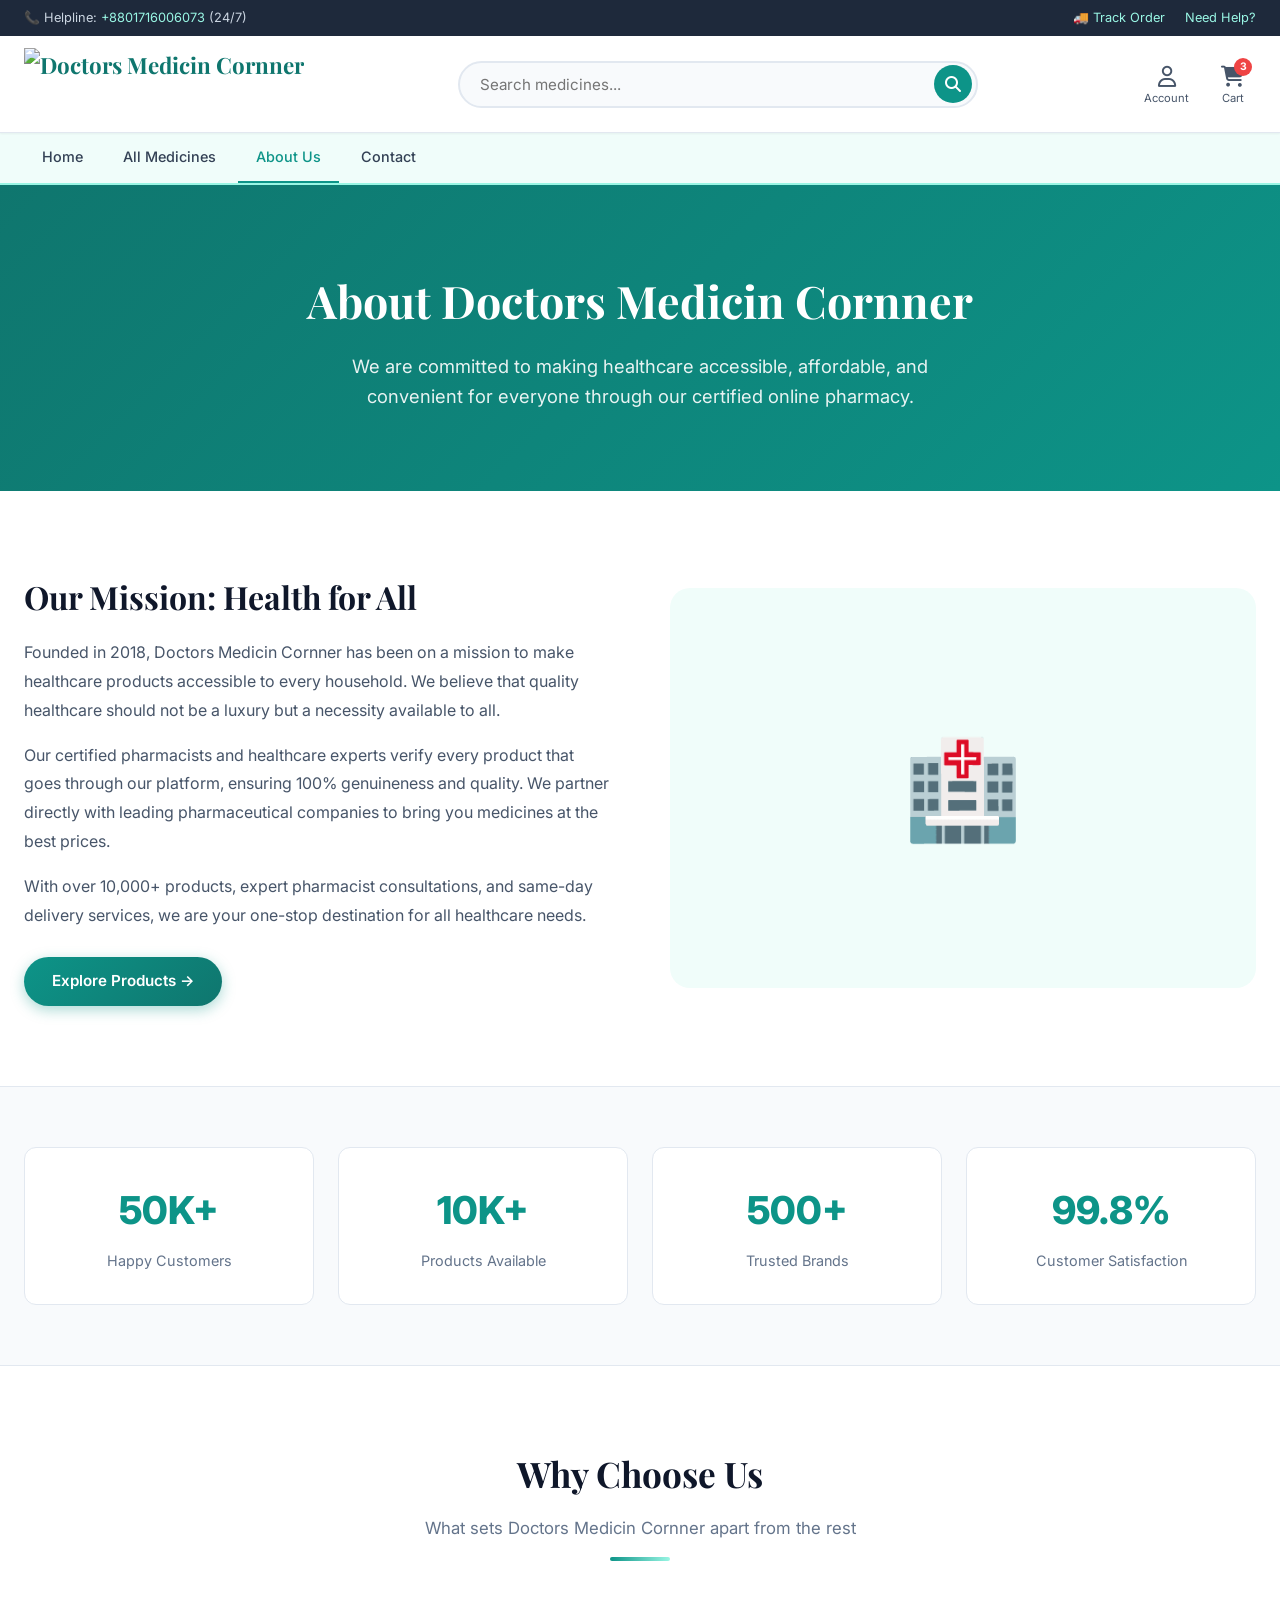
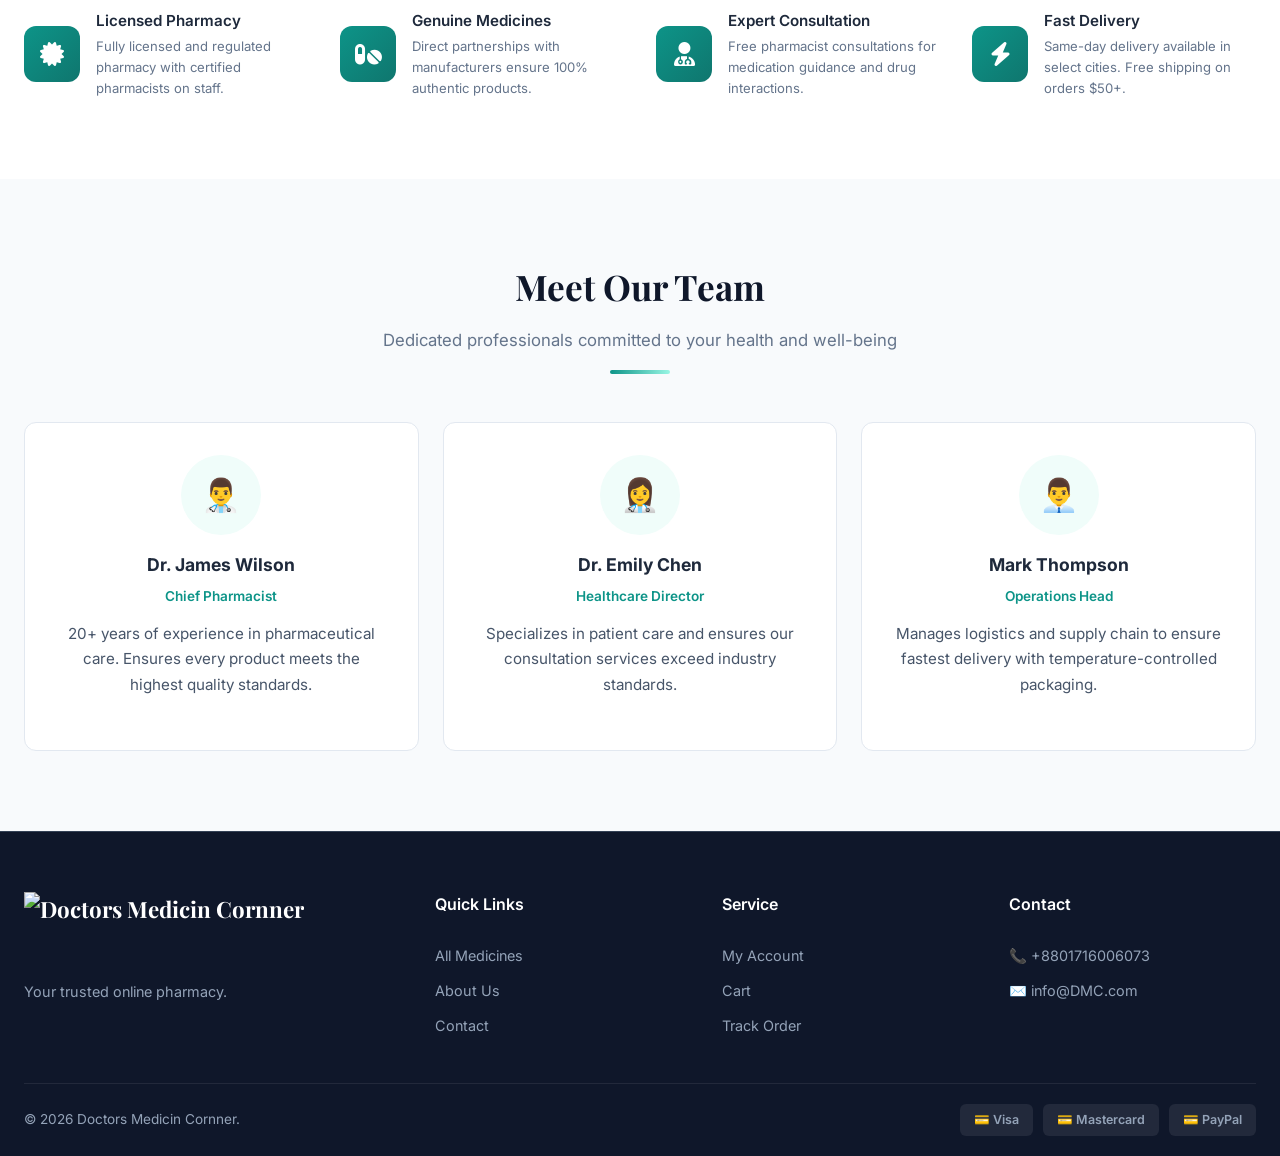
==== commit c289457a: "Remove redundant text next to logo and increase logo size" ====
--- a/about.html
+++ b/about.html
@@ -11,7 +11,7 @@
 <body>
   <div class="top-bar"><div class="container"><span>📞 Helpline: <a href="tel:+8801716006073">+8801716006073</a> (24/7)</span><div style="display:flex;gap:20px;align-items:center;"><a href="#">🚚 Track Order</a><a href="contact.html">Need Help?</a></div></div></div>
   <nav class="navbar"><div class="container">
-    <a href="index.html" class="logo"><img src="logo.png" alt="Logo" class="logo-image">Doctors Medicin Cornner</a>
+    <a href="index.html" class="logo"><img src="logo.png" alt="Doctors Medicin Cornner" class="logo-image"></a>
     <div class="search-bar"><input type="text" placeholder="Search medicines..." id="searchInput"><button><i class="fas fa-search"></i></button></div>
     <div class="nav-actions">
       <button class="nav-btn"><span class="icon"><i class="far fa-user"></i></span>Account</button>
@@ -108,7 +108,7 @@
   <footer class="footer">
     <div class="container">
       <div class="footer-main">
-        <div class="footer-brand"><a href="index.html" class="logo"><img src="logo.png" alt="Logo" class="logo-image">Doctors Medicin Cornner</a><p>Your trusted online pharmacy.</p></div>
+        <div class="footer-brand"><a href="index.html" class="logo"><img src="logo.png" alt="Doctors Medicin Cornner" class="logo-image"></a><p>Your trusted online pharmacy.</p></div>
         <div class="footer-col"><h4>Quick Links</h4><a href="shop.html">All Medicines</a><a href="about.html">About Us</a><a href="contact.html">Contact</a></div>
         <div class="footer-col"><h4>Service</h4><a href="#">My Account</a><a href="cart.html">Cart</a><a href="#">Track Order</a></div>
         <div class="footer-col"><h4>Contact</h4><a href="tel:+8801716006073">📞 +8801716006073</a><a href="mailto:info@DMC.com">✉️ info@DMC.com</a></div>
--- a/style.css
+++ b/style.css
@@ -95,8 +95,8 @@
   white-space: nowrap;
 }
 .logo-image {
-  width: 48px;
-  height: 48px;
+  height: 72px;
+  width: auto;
   object-fit: contain;
 }
 
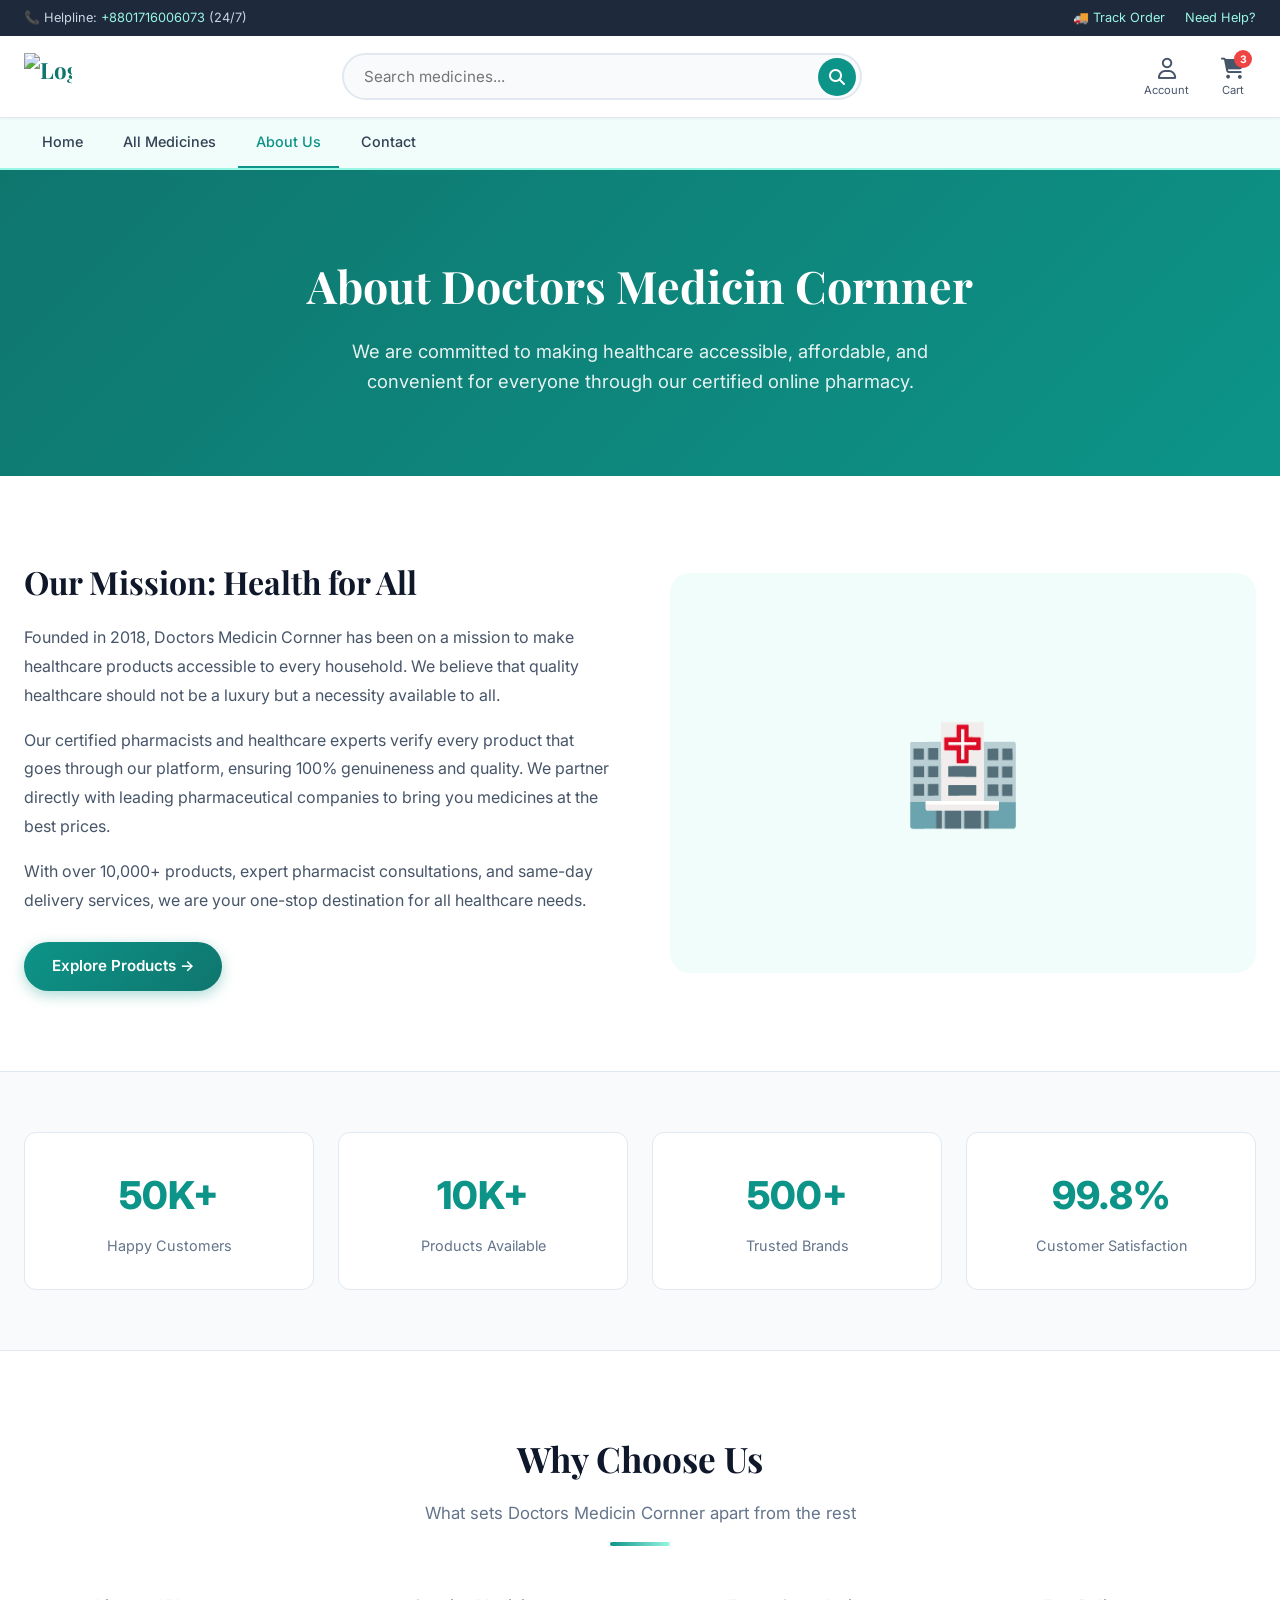
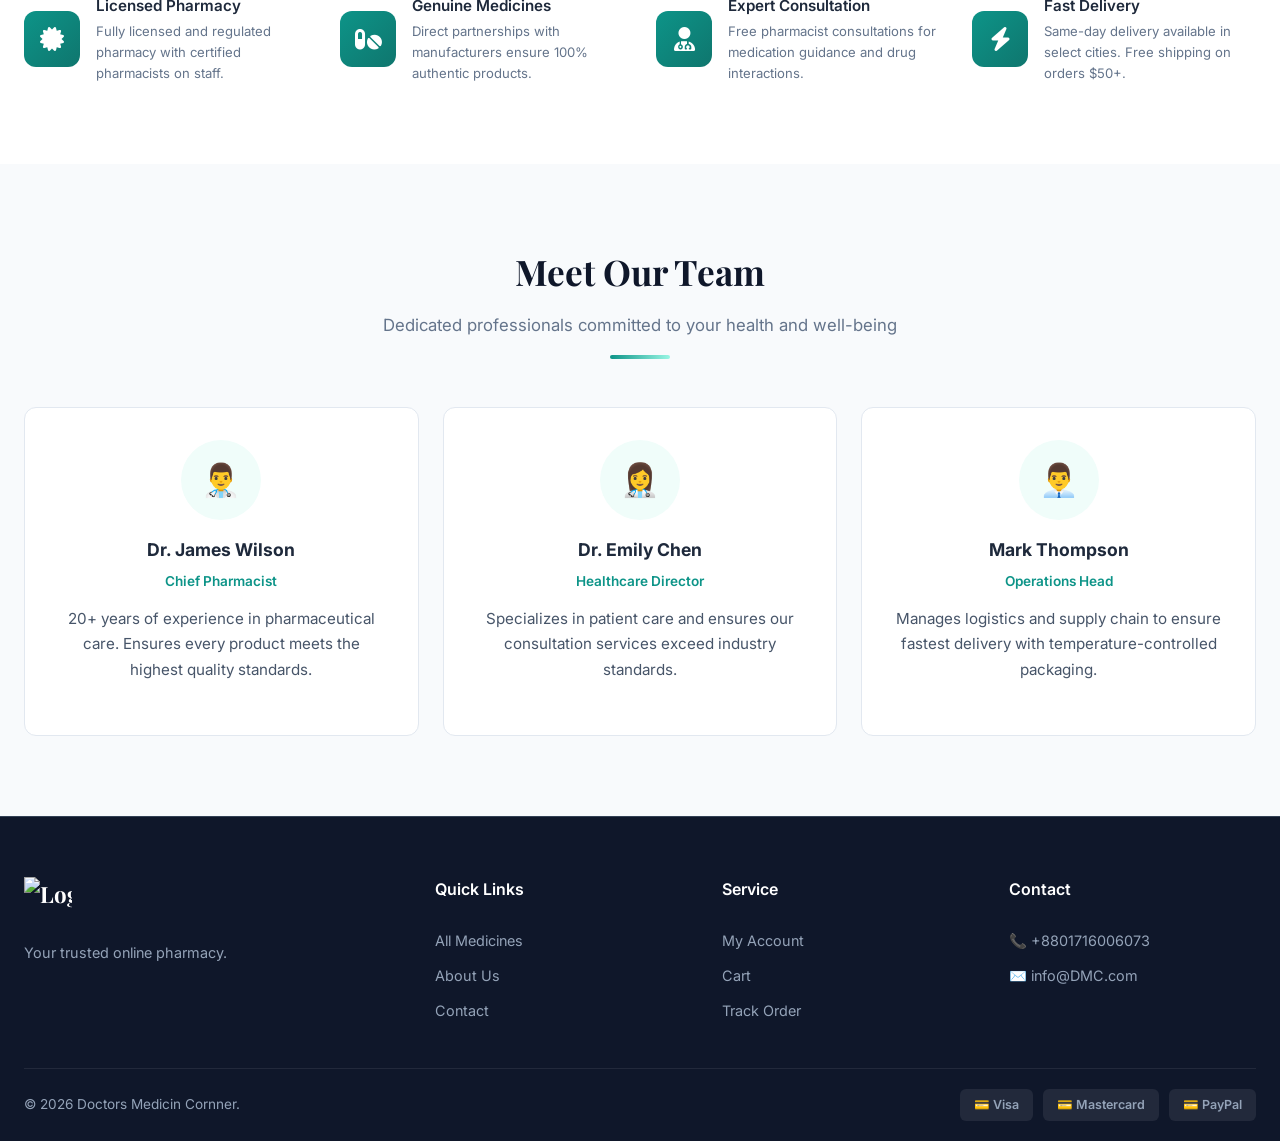
==== commit 0e954a65: "Remove brand name text to only show logo image" ====
--- a/about.html
+++ b/about.html
@@ -11,7 +11,7 @@
 <body>
   <div class="top-bar"><div class="container"><span>📞 Helpline: <a href="tel:+8801716006073">+8801716006073</a> (24/7)</span><div style="display:flex;gap:20px;align-items:center;"><a href="#">🚚 Track Order</a><a href="contact.html">Need Help?</a></div></div></div>
   <nav class="navbar"><div class="container">
-    <a href="index.html" class="logo"><img src="logo.png" alt="Doctors Medicin Cornner" class="logo-image"></a>
+    <a href="index.html" class="logo"><img src="logo.png" alt="Logo" class="logo-image"></a>
     <div class="search-bar"><input type="text" placeholder="Search medicines..." id="searchInput"><button><i class="fas fa-search"></i></button></div>
     <div class="nav-actions">
       <button class="nav-btn"><span class="icon"><i class="far fa-user"></i></span>Account</button>
@@ -108,7 +108,7 @@
   <footer class="footer">
     <div class="container">
       <div class="footer-main">
-        <div class="footer-brand"><a href="index.html" class="logo"><img src="logo.png" alt="Doctors Medicin Cornner" class="logo-image"></a><p>Your trusted online pharmacy.</p></div>
+        <div class="footer-brand"><a href="index.html" class="logo"><img src="logo.png" alt="Logo" class="logo-image"></a><p>Your trusted online pharmacy.</p></div>
         <div class="footer-col"><h4>Quick Links</h4><a href="shop.html">All Medicines</a><a href="about.html">About Us</a><a href="contact.html">Contact</a></div>
         <div class="footer-col"><h4>Service</h4><a href="#">My Account</a><a href="cart.html">Cart</a><a href="#">Track Order</a></div>
         <div class="footer-col"><h4>Contact</h4><a href="tel:+8801716006073">📞 +8801716006073</a><a href="mailto:info@DMC.com">✉️ info@DMC.com</a></div>
--- a/style.css
+++ b/style.css
@@ -95,8 +95,8 @@
   white-space: nowrap;
 }
 .logo-image {
-  height: 72px;
-  width: auto;
+  width: 48px;
+  height: 48px;
   object-fit: contain;
 }
 
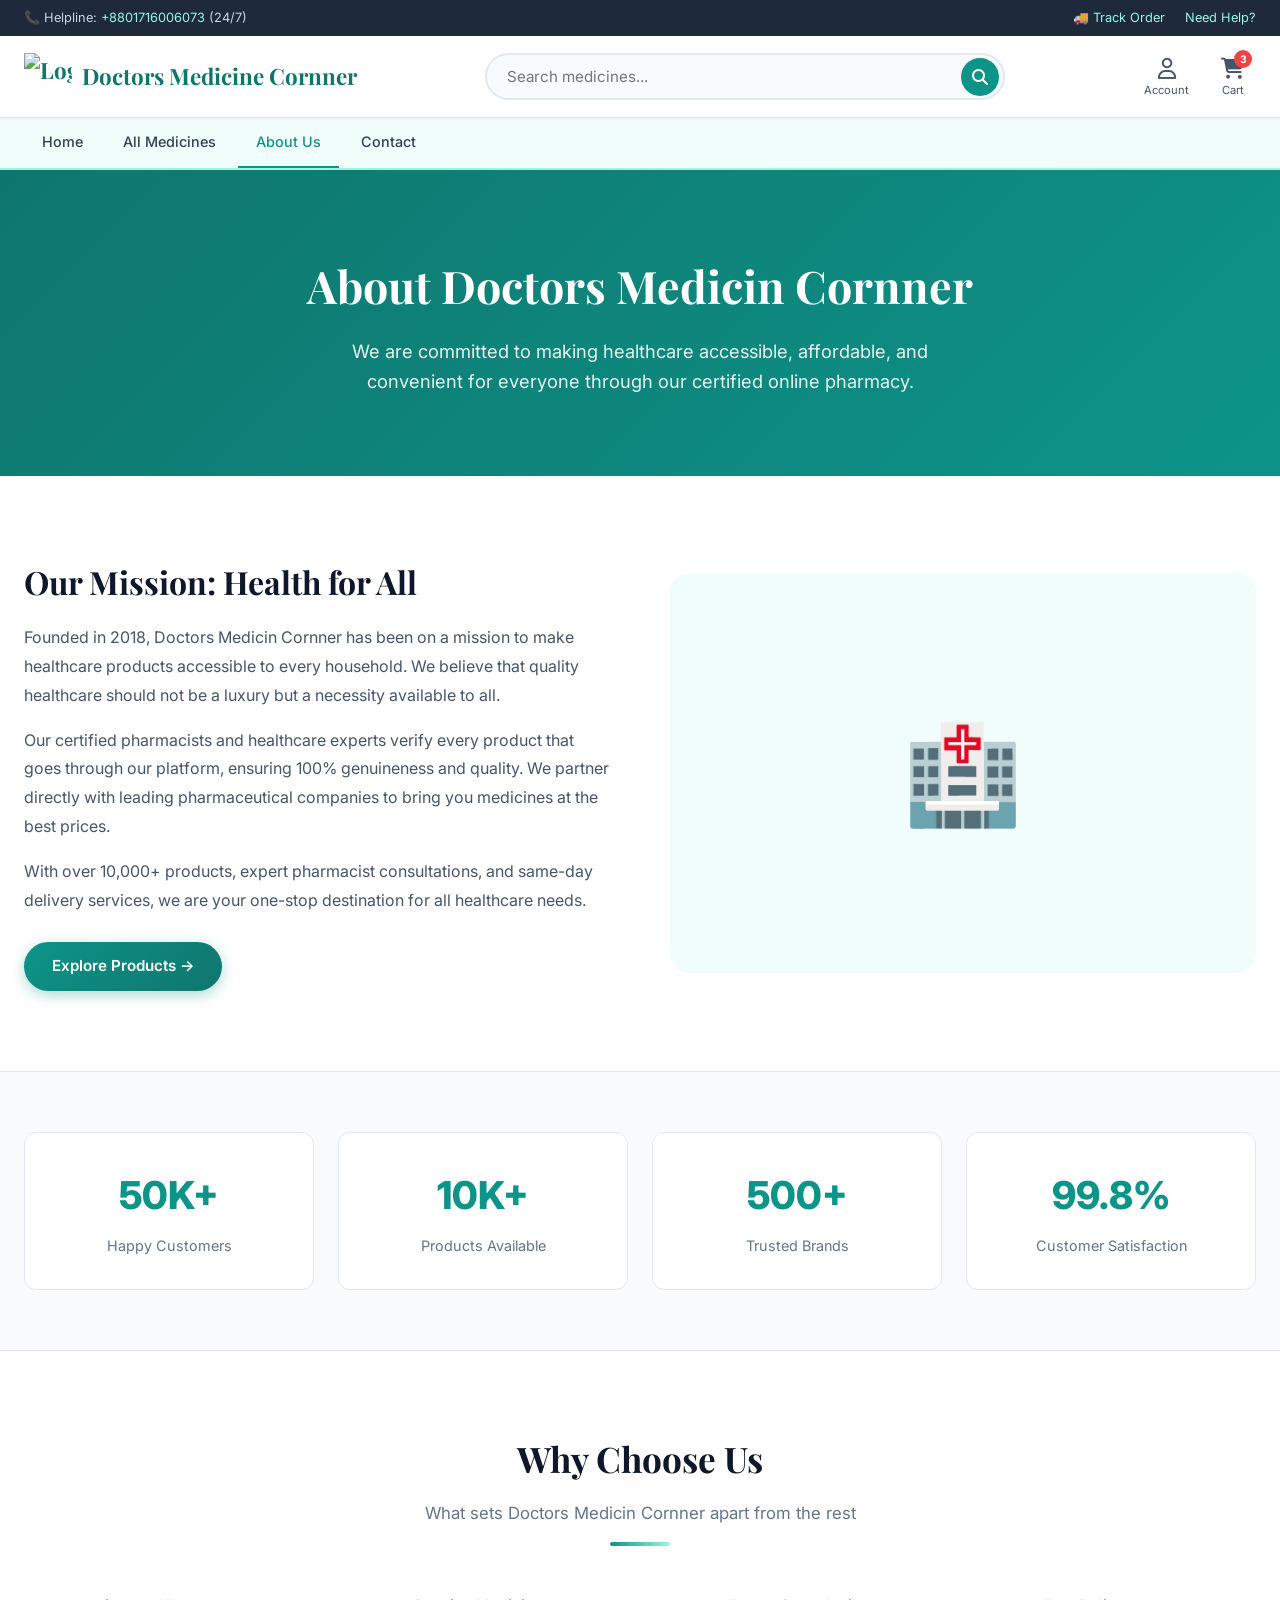
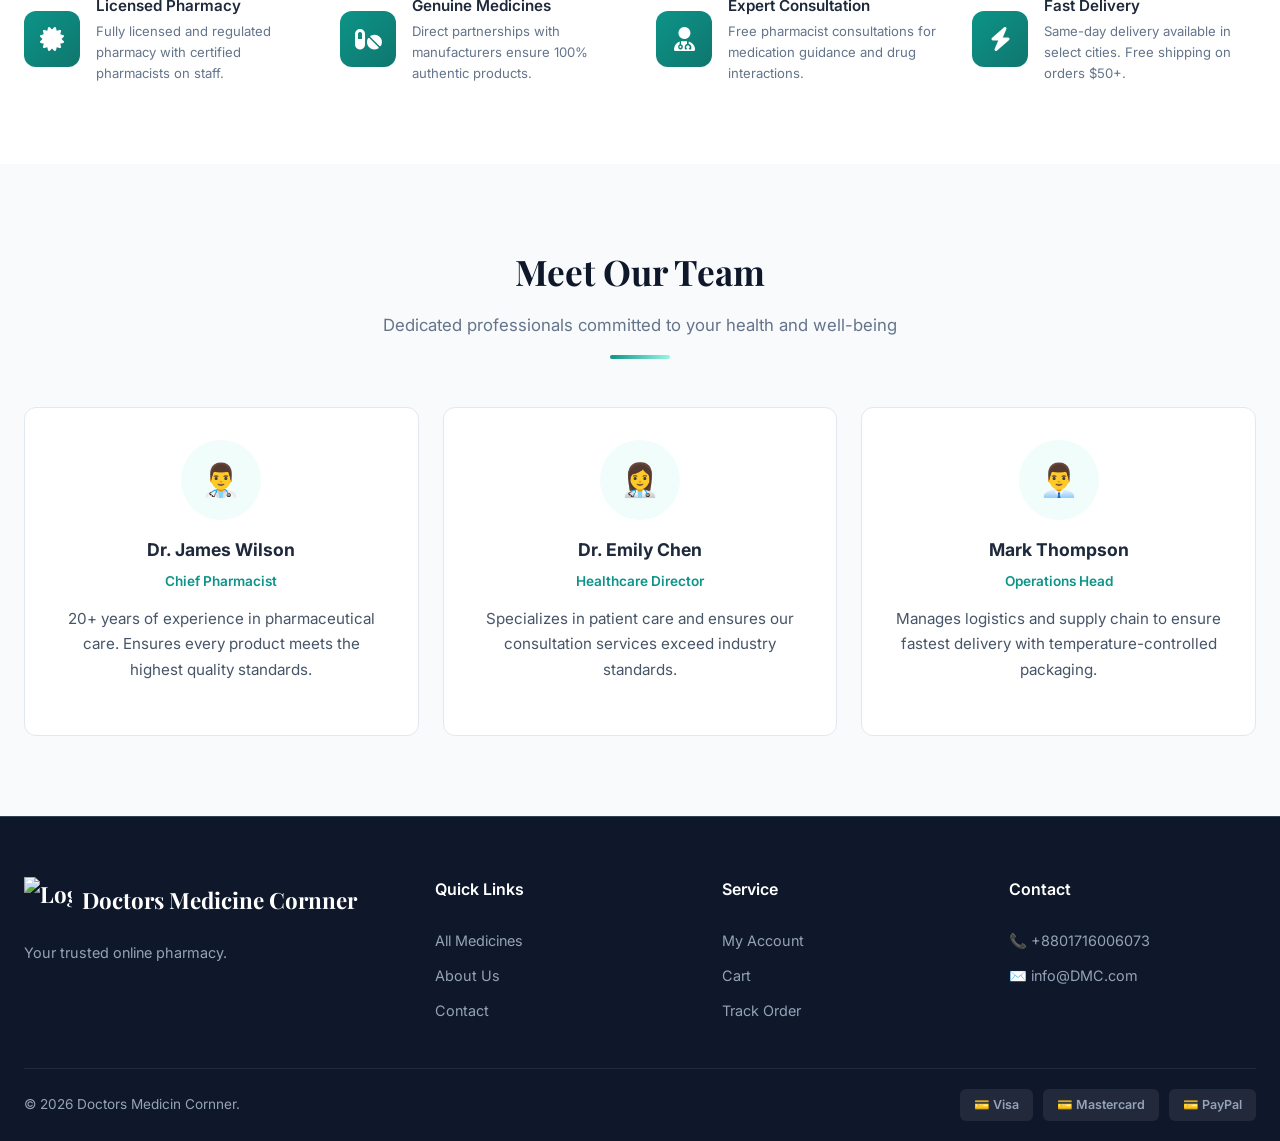
==== commit 5fd00b8c: "Add brand text next to the image logo" ====
--- a/about.html
+++ b/about.html
@@ -11,7 +11,7 @@
 <body>
   <div class="top-bar"><div class="container"><span>📞 Helpline: <a href="tel:+8801716006073">+8801716006073</a> (24/7)</span><div style="display:flex;gap:20px;align-items:center;"><a href="#">🚚 Track Order</a><a href="contact.html">Need Help?</a></div></div></div>
   <nav class="navbar"><div class="container">
-    <a href="index.html" class="logo"><img src="logo.png" alt="Logo" class="logo-image"></a>
+    <a href="index.html" class="logo"><img src="logo.png" alt="Logo" class="logo-image">Doctors Medicine Cornner</a>
     <div class="search-bar"><input type="text" placeholder="Search medicines..." id="searchInput"><button><i class="fas fa-search"></i></button></div>
     <div class="nav-actions">
       <button class="nav-btn"><span class="icon"><i class="far fa-user"></i></span>Account</button>
@@ -108,7 +108,7 @@
   <footer class="footer">
     <div class="container">
       <div class="footer-main">
-        <div class="footer-brand"><a href="index.html" class="logo"><img src="logo.png" alt="Logo" class="logo-image"></a><p>Your trusted online pharmacy.</p></div>
+        <div class="footer-brand"><a href="index.html" class="logo"><img src="logo.png" alt="Logo" class="logo-image">Doctors Medicine Cornner</a><p>Your trusted online pharmacy.</p></div>
         <div class="footer-col"><h4>Quick Links</h4><a href="shop.html">All Medicines</a><a href="about.html">About Us</a><a href="contact.html">Contact</a></div>
         <div class="footer-col"><h4>Service</h4><a href="#">My Account</a><a href="cart.html">Cart</a><a href="#">Track Order</a></div>
         <div class="footer-col"><h4>Contact</h4><a href="tel:+8801716006073">📞 +8801716006073</a><a href="mailto:info@DMC.com">✉️ info@DMC.com</a></div>
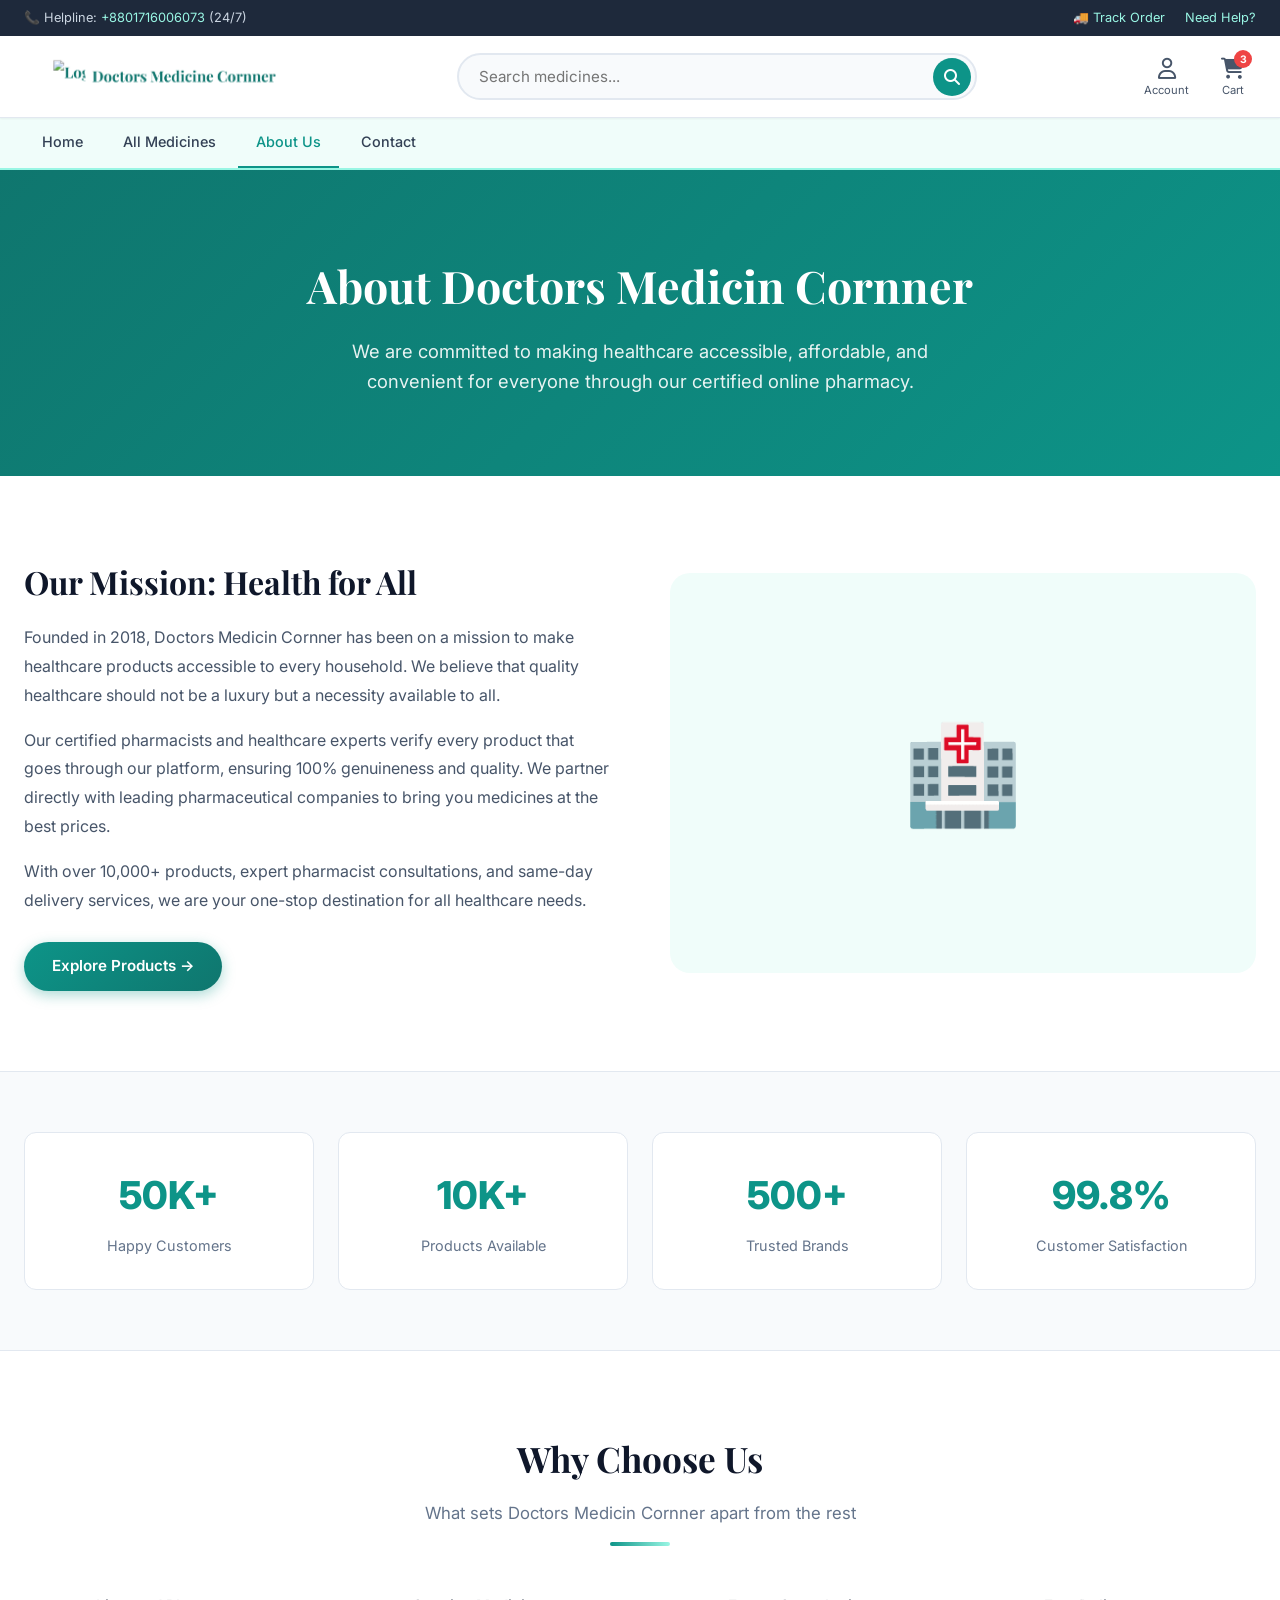
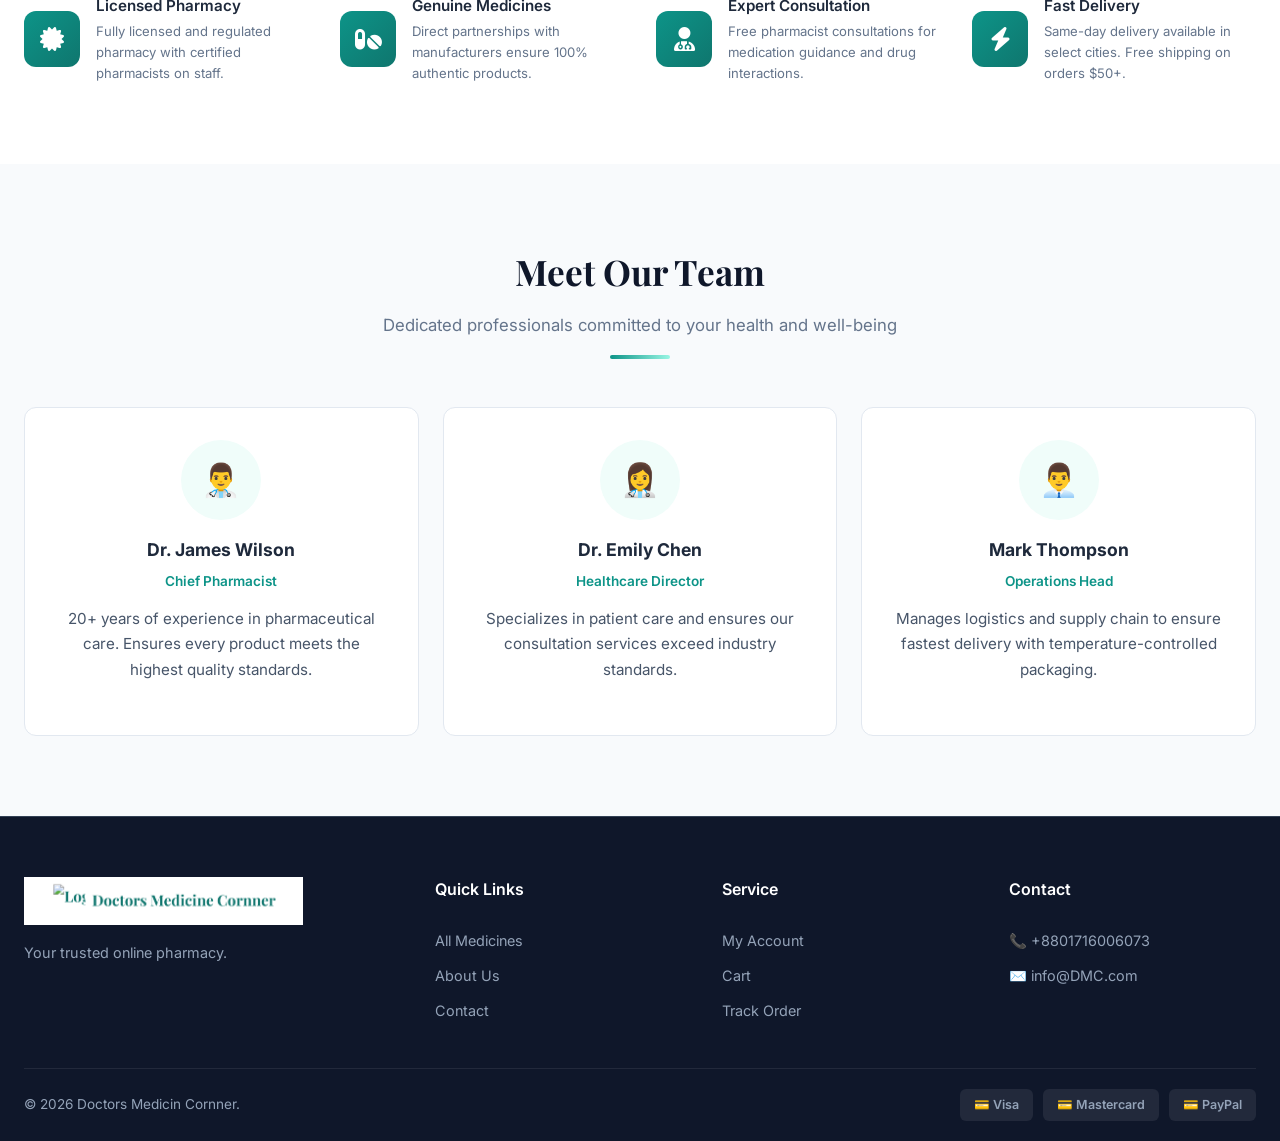
==== commit 6393f92e: "Replace plain text with new wide banner logo" ====
--- a/about.html
+++ b/about.html
@@ -11,7 +11,7 @@
 <body>
   <div class="top-bar"><div class="container"><span>📞 Helpline: <a href="tel:+8801716006073">+8801716006073</a> (24/7)</span><div style="display:flex;gap:20px;align-items:center;"><a href="#">🚚 Track Order</a><a href="contact.html">Need Help?</a></div></div></div>
   <nav class="navbar"><div class="container">
-    <a href="index.html" class="logo"><img src="logo.png" alt="Logo" class="logo-image">Doctors Medicine Cornner</a>
+    <a href="index.html" class="logo"><img src="logo.png" alt="Logo" class="logo-image"></a>
     <div class="search-bar"><input type="text" placeholder="Search medicines..." id="searchInput"><button><i class="fas fa-search"></i></button></div>
     <div class="nav-actions">
       <button class="nav-btn"><span class="icon"><i class="far fa-user"></i></span>Account</button>
@@ -108,7 +108,7 @@
   <footer class="footer">
     <div class="container">
       <div class="footer-main">
-        <div class="footer-brand"><a href="index.html" class="logo"><img src="logo.png" alt="Logo" class="logo-image">Doctors Medicine Cornner</a><p>Your trusted online pharmacy.</p></div>
+        <div class="footer-brand"><a href="index.html" class="logo"><img src="logo.png" alt="Logo" class="logo-image"></a><p>Your trusted online pharmacy.</p></div>
         <div class="footer-col"><h4>Quick Links</h4><a href="shop.html">All Medicines</a><a href="about.html">About Us</a><a href="contact.html">Contact</a></div>
         <div class="footer-col"><h4>Service</h4><a href="#">My Account</a><a href="cart.html">Cart</a><a href="#">Track Order</a></div>
         <div class="footer-col"><h4>Contact</h4><a href="tel:+8801716006073">📞 +8801716006073</a><a href="mailto:info@DMC.com">✉️ info@DMC.com</a></div>
--- a/style.css
+++ b/style.css
@@ -95,8 +95,9 @@
   white-space: nowrap;
 }
 .logo-image {
-  width: 48px;
   height: 48px;
+  width: auto;
+  max-width: 100%;
   object-fit: contain;
 }
 
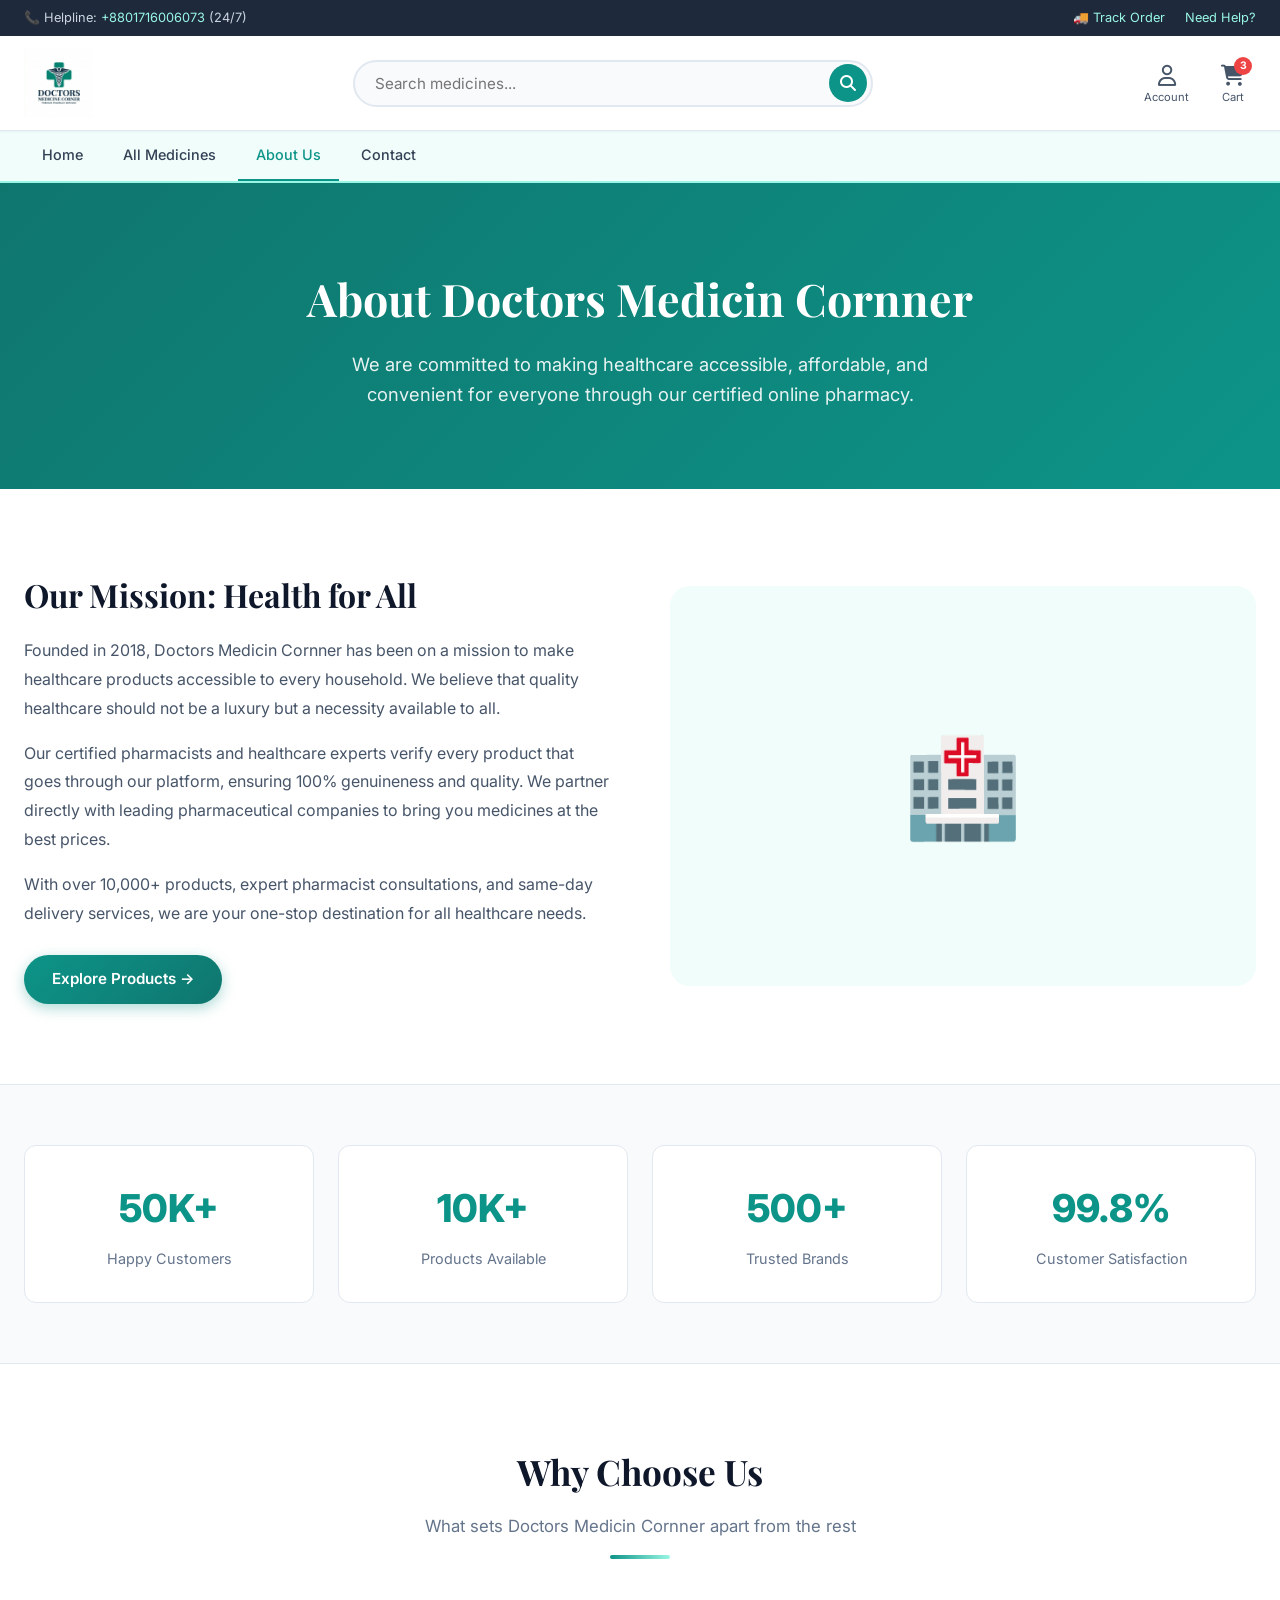
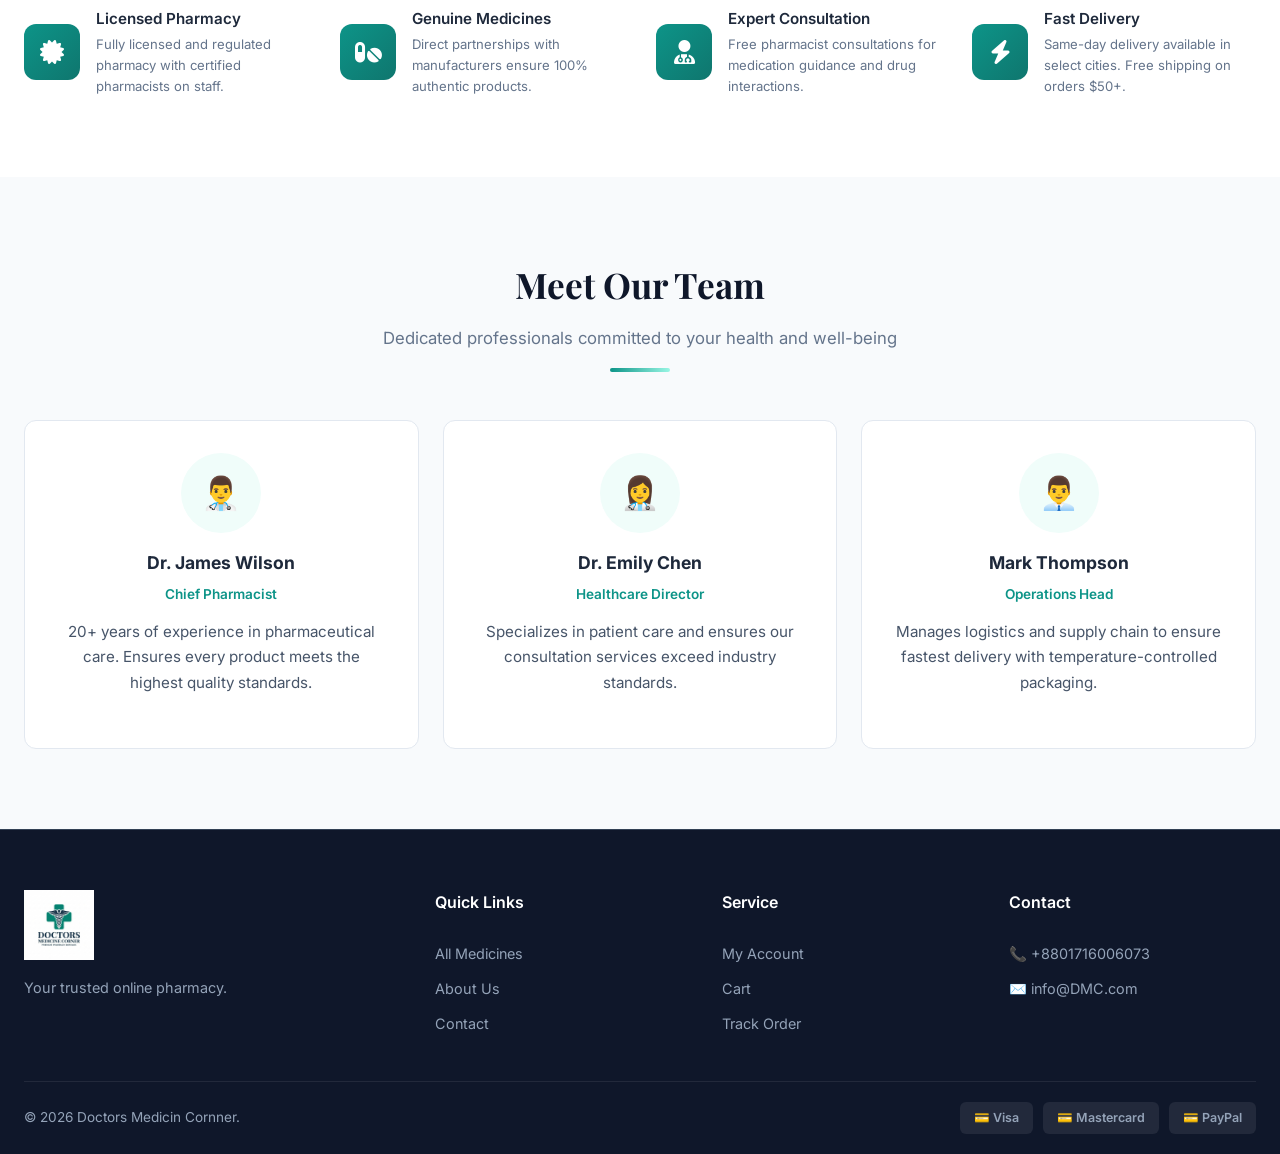
==== commit 2b360eb2: "Update logo: new visual logo, fix file format (jpg), add favicon to all pages" ====
--- a/about.html
+++ b/about.html
@@ -7,11 +7,12 @@
   <meta name="description" content="Learn about Doctors Medicin Cornner - your trusted online pharmacy with certified pharmacists and genuine medicines.">
   <link rel="stylesheet" href="style.css">
   <link rel="stylesheet" href="https://cdnjs.cloudflare.com/ajax/libs/font-awesome/6.5.1/css/all.min.css">
+  <link rel="icon" href="logo.jpg" type="image/jpeg">
 </head>
 <body>
   <div class="top-bar"><div class="container"><span>📞 Helpline: <a href="tel:+8801716006073">+8801716006073</a> (24/7)</span><div style="display:flex;gap:20px;align-items:center;"><a href="#">🚚 Track Order</a><a href="contact.html">Need Help?</a></div></div></div>
   <nav class="navbar"><div class="container">
-    <a href="index.html" class="logo"><img src="logo.png" alt="Logo" class="logo-image"></a>
+    <a href="index.html" class="logo"><img src="logo.jpg" alt="Logo" class="logo-image"></a>
     <div class="search-bar"><input type="text" placeholder="Search medicines..." id="searchInput"><button><i class="fas fa-search"></i></button></div>
     <div class="nav-actions">
       <button class="nav-btn"><span class="icon"><i class="far fa-user"></i></span>Account</button>
@@ -108,7 +109,7 @@
   <footer class="footer">
     <div class="container">
       <div class="footer-main">
-        <div class="footer-brand"><a href="index.html" class="logo"><img src="logo.png" alt="Logo" class="logo-image"></a><p>Your trusted online pharmacy.</p></div>
+        <div class="footer-brand"><a href="index.html" class="logo"><img src="logo.jpg" alt="Logo" class="logo-image"></a><p>Your trusted online pharmacy.</p></div>
         <div class="footer-col"><h4>Quick Links</h4><a href="shop.html">All Medicines</a><a href="about.html">About Us</a><a href="contact.html">Contact</a></div>
         <div class="footer-col"><h4>Service</h4><a href="#">My Account</a><a href="cart.html">Cart</a><a href="#">Track Order</a></div>
         <div class="footer-col"><h4>Contact</h4><a href="tel:+8801716006073">📞 +8801716006073</a><a href="mailto:info@DMC.com">✉️ info@DMC.com</a></div>
--- a/style.css
+++ b/style.css
@@ -95,7 +95,7 @@
   white-space: nowrap;
 }
 .logo-image {
-  height: 48px;
+  height: 70px;
   width: auto;
   max-width: 100%;
   object-fit: contain;
